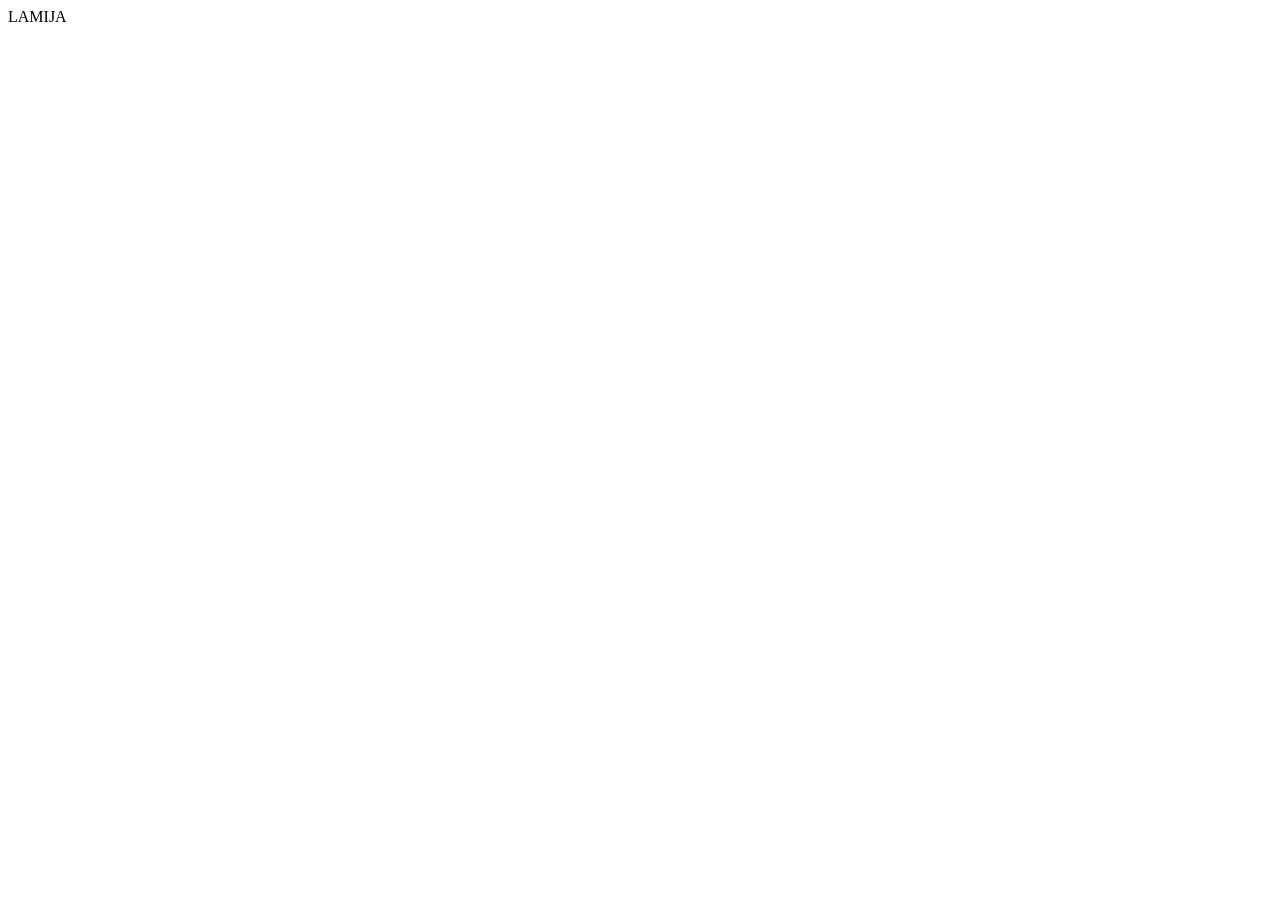
==== index.html @ 69b1bfa2 "Dodan head u index.html fajl" ====
<!DOCTYPE html PUBLIC "-//W3C//DTD XHTML 1.0 Strict//EN" "http://www.w3.org/TR/xhtml1/DTD/xhtml1-strict.dtd">
<html lang="en" xml:lang="en" xmlns="http://www.w3.org/1999/xhtml">

<head>
<title>Moja stranica</title>
<meta charset="UTF-8">
<link type="text/css" rel="stylesheet" href="http://fonts.googleapis.com/css?family=Lato:400,700,300&subset=latin,latin-ext">
<link href="style/style.css" type="text/css" rel="stylesheet"> <!-- koristit će opise elemenata našeg kreiranog css-a-->
</head>

<body>
<div id="main"> <!--pogledati detaljno sliku sa prezentacije-->
    LAMIJA
</div>

</body>
</html>
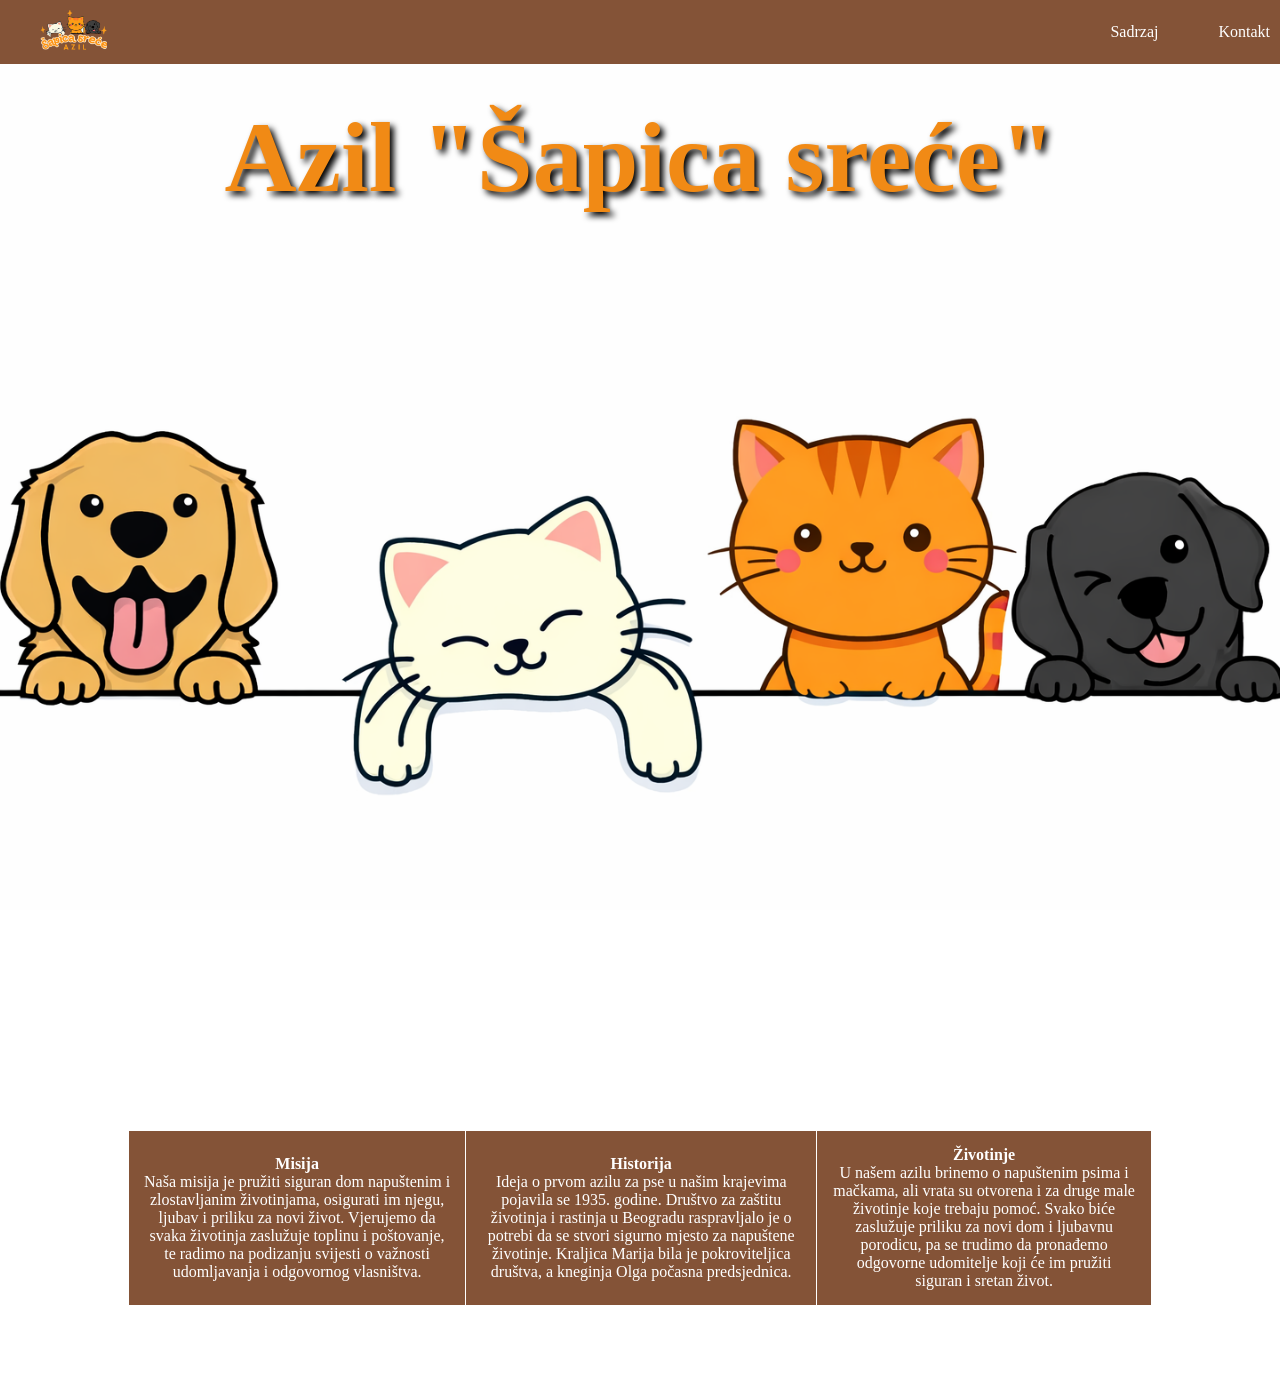
==== commit 6dd50ec8: "Zapoceto pravljenje pocetne stranice intex.html, zavrseno zaglavlje sa funkcionalnim putanjama na os" ====
--- a/index.html
+++ b/index.html
@@ -1,17 +1,53 @@
-<!DOCTYPE html PUBLIC "-//W3C//DTD XHTML 1.0 Strict//EN" "http://www.w3.org/TR/xhtml1/DTD/xhtml1-strict.dtd">
-<html lang="en" xml:lang="en" xmlns="http://www.w3.org/1999/xhtml">
+<!DOCTYPE html>
+<html>
+<head>
+    <meta charset="UTF-8">
+    <title>Azil "Šapica sreće" - Tuzla</title>
+    <link rel="stylesheet" href="style.css">
+</head>
+<body>
+    <!-- Navigacija -->
+    <nav class="menu-container">
+        <a href="index.html" class="logo">
+            <img src="slike/logo3.png" alt="Logo stranice">
+        </a>
+        <ul>
+            <li><a href="sadrzaj.html">Sadrzaj</a></li>
+            <li><a href="kontakt.html">Kontakt</a></li>
+        </ul>
+    </nav>
 
-<head>
-<title>Moja stranica</title>
-<meta charset="UTF-8">
-<link type="text/css" rel="stylesheet" href="http://fonts.googleapis.com/css?family=Lato:400,700,300&subset=latin,latin-ext">
-<link href="style/style.css" type="text/css" rel="stylesheet"> <!-- koristit će opise elemenata našeg kreiranog css-a-->
-</head>
+    <!-- Tekst na vrhu -->
+    <div class="hero">
+        <h1>Azil "Šapica sreće"</h1>
+    </div>
 
-<body>
-<div id="main"> <!--pogledati detaljno sliku sa prezentacije-->
-    LAMIJA
-</div>
-
+    <div class="content">
+        <table border="1">
+            <tr>
+                <td>
+                    <strong>Misija</strong><br>
+                    Naša misija je pružiti siguran dom napuštenim i zlostavljanim životinjama,
+                    osigurati im njegu, ljubav i priliku za novi život. Vjerujemo da svaka
+                    životinja zaslužuje toplinu i poštovanje, te radimo na podizanju svijesti
+                    o važnosti udomljavanja i odgovornog vlasništva.
+                </td>
+                <td>
+                    <strong>Historija</strong><br>
+                    Ideja o prvom azilu za pse u našim krajevima pojavila se 1935. godine.
+                    Društvo za zaštitu životinja i rastinja u Beogradu raspravljalo je o
+                    potrebi da se stvori sigurno mjesto za napuštene životinje. Kraljica Marija
+                    bila je pokroviteljica društva, a kneginja Olga počasna predsjednica.
+                </td>
+                <td>
+                    <strong>Životinje</strong><br>
+                    U našem azilu brinemo o napuštenim psima i mačkama, ali vrata su otvorena
+                    i za druge male životinje koje trebaju pomoć. Svako biće zaslužuje priliku
+                    za novi dom i ljubavnu porodicu, pa se trudimo da pronađemo odgovorne
+                    udomitelje koji će im pružiti siguran i sretan život.
+                </td>
+            </tr>
+        </table>
+    </div>
 </body>
-</html>+</html>
--- a/style.css
+++ b/style.css
@@ -0,0 +1,100 @@
+        /* Kontejner za logo i meni */
+        .menu-container {
+            width: 80%;           
+            margin: 0 auto;       
+            display: flex;
+            align-items: center;
+            justify-content: space-between;
+            background-color: #845337; 
+            padding: 10px 20px;
+
+            position: fixed;   /* fiksira meni na vrh */
+            top: 0;            /* pozicija na samom vrhu */
+            left: 0;
+            right: 0;
+            width: 100%;       /* zauzima cijelu širinu ekrana */
+            z-index: 1000;     /* da bude iznad ostalog sadržaja */
+        }
+
+        .logo img {
+            width: 50pt;          
+            padding: 0px 20px;
+        }
+
+        /* Stil za navigaciju */
+        nav ul {
+            list-style-type: none; 
+            margin: 0;
+            padding: 0;
+            display: flex; 
+        }
+
+        nav ul li {
+            margin: 0;
+        }
+
+        nav ul li a {
+            display: inline-block;
+            color: rgb(255, 255, 255); 
+            text-decoration: none; 
+            padding: 0px 30px; /* razmak oko teksta */
+        }
+
+        nav ul li a:hover {
+            background-color: #ffffff; 
+            color: #845337; 
+        }
+
+        /* Pozadinska slika */
+        body {
+            background-image: url("slike/pozadina2.png");
+            background-size: cover;
+            background-position: center;
+            background-repeat: no-repeat;
+            height: 90vh;
+            margin: 0;
+        }
+
+        /* Tekst na vrhu */
+        h1 {
+            color: rgb(241, 138, 21);
+            text-align: center;
+            font-size: 100px;
+            text-shadow: 4px 4px 6px rgb(0, 0, 0);
+            margin-top: 70px; 
+        }
+
+        .hero {
+            height: 100vh;        
+            width: 100%;          
+            margin-top: 100px; /* razmak ispod fiksiranog menija */
+        }
+
+        .content {
+            background-color: rgba(255,255,255,0.9);
+            padding: 80px;
+            width: 80%;          
+            margin: 0 auto;      
+            margin-top: 50px;    
+        }
+
+        table {
+            width: 100%;
+            border-collapse: collapse;
+        }
+
+        th, td {
+            border: 1px solid #fefefe;
+            padding: 15px;
+            text-align: center;
+        }
+
+        th {
+            background-color: #845337;
+            color: white;
+        }
+
+        td {
+            background-color: #845337;
+            color: white;
+        }
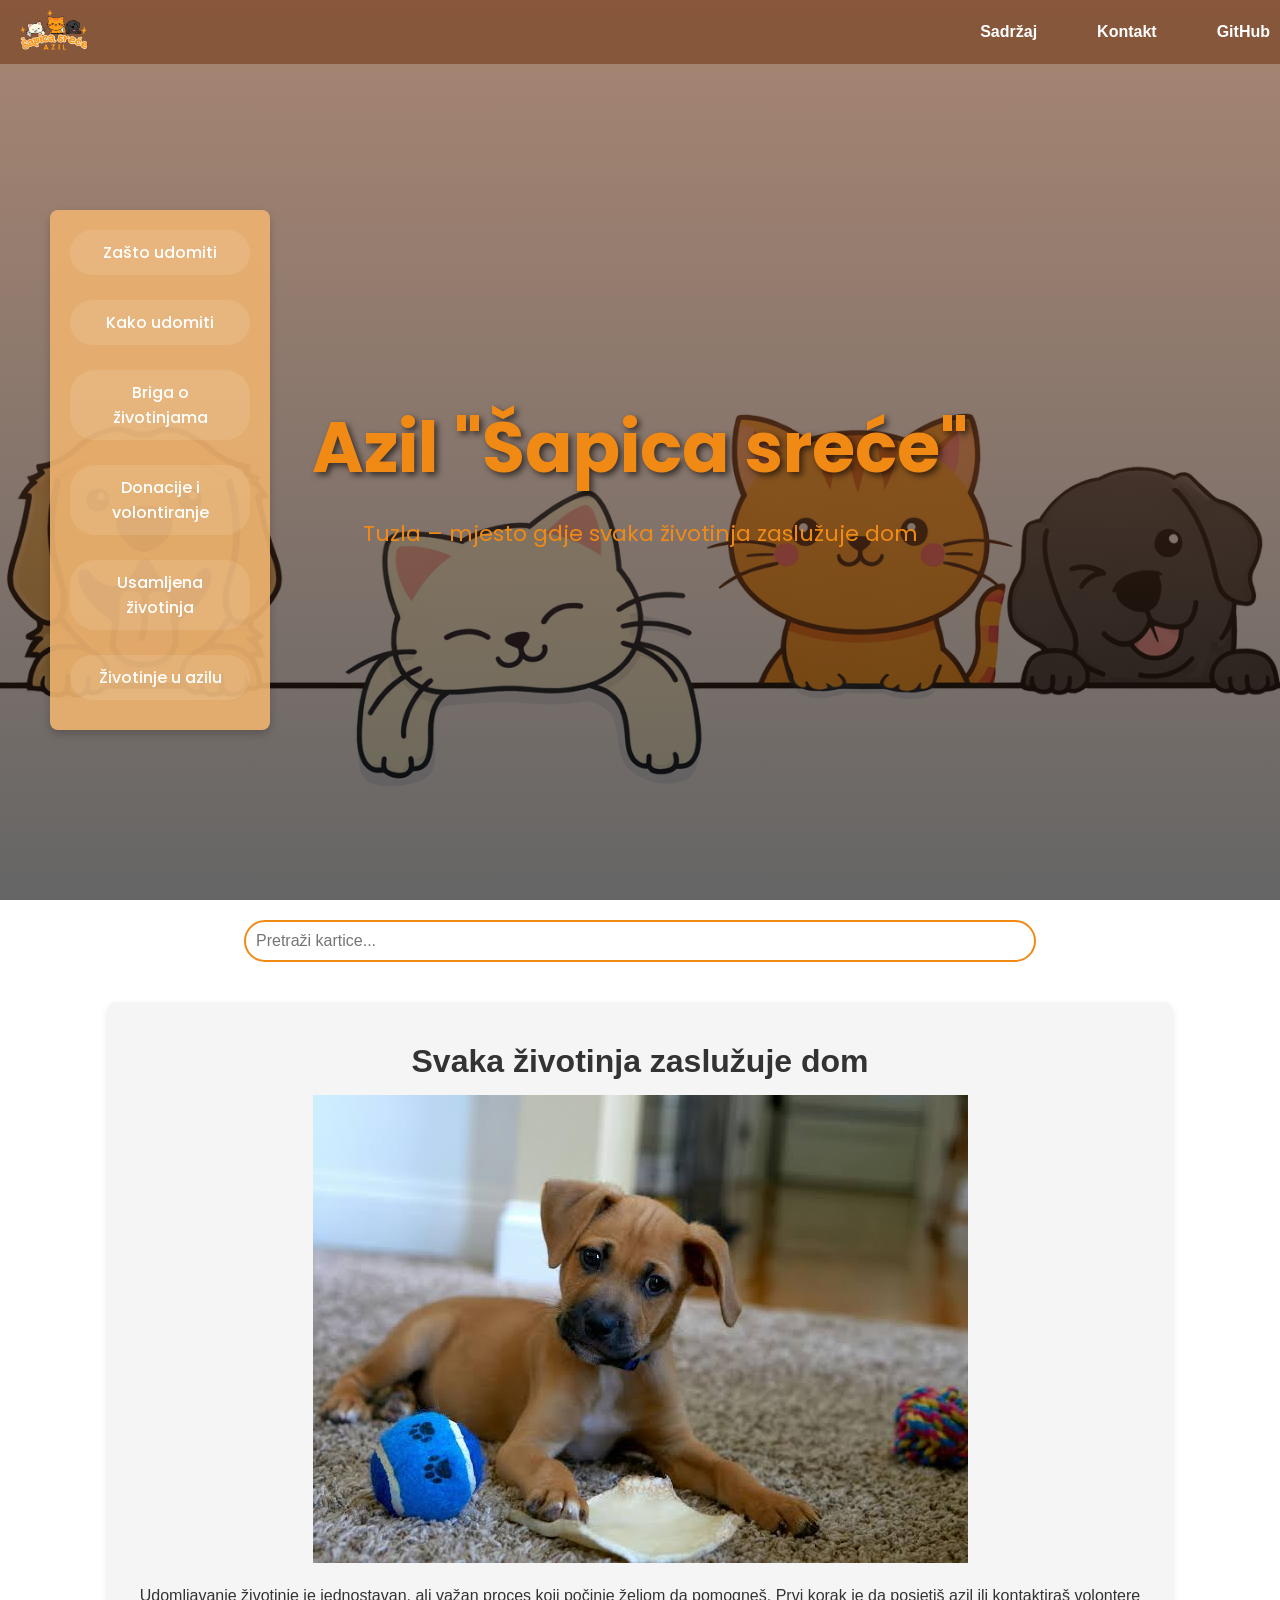
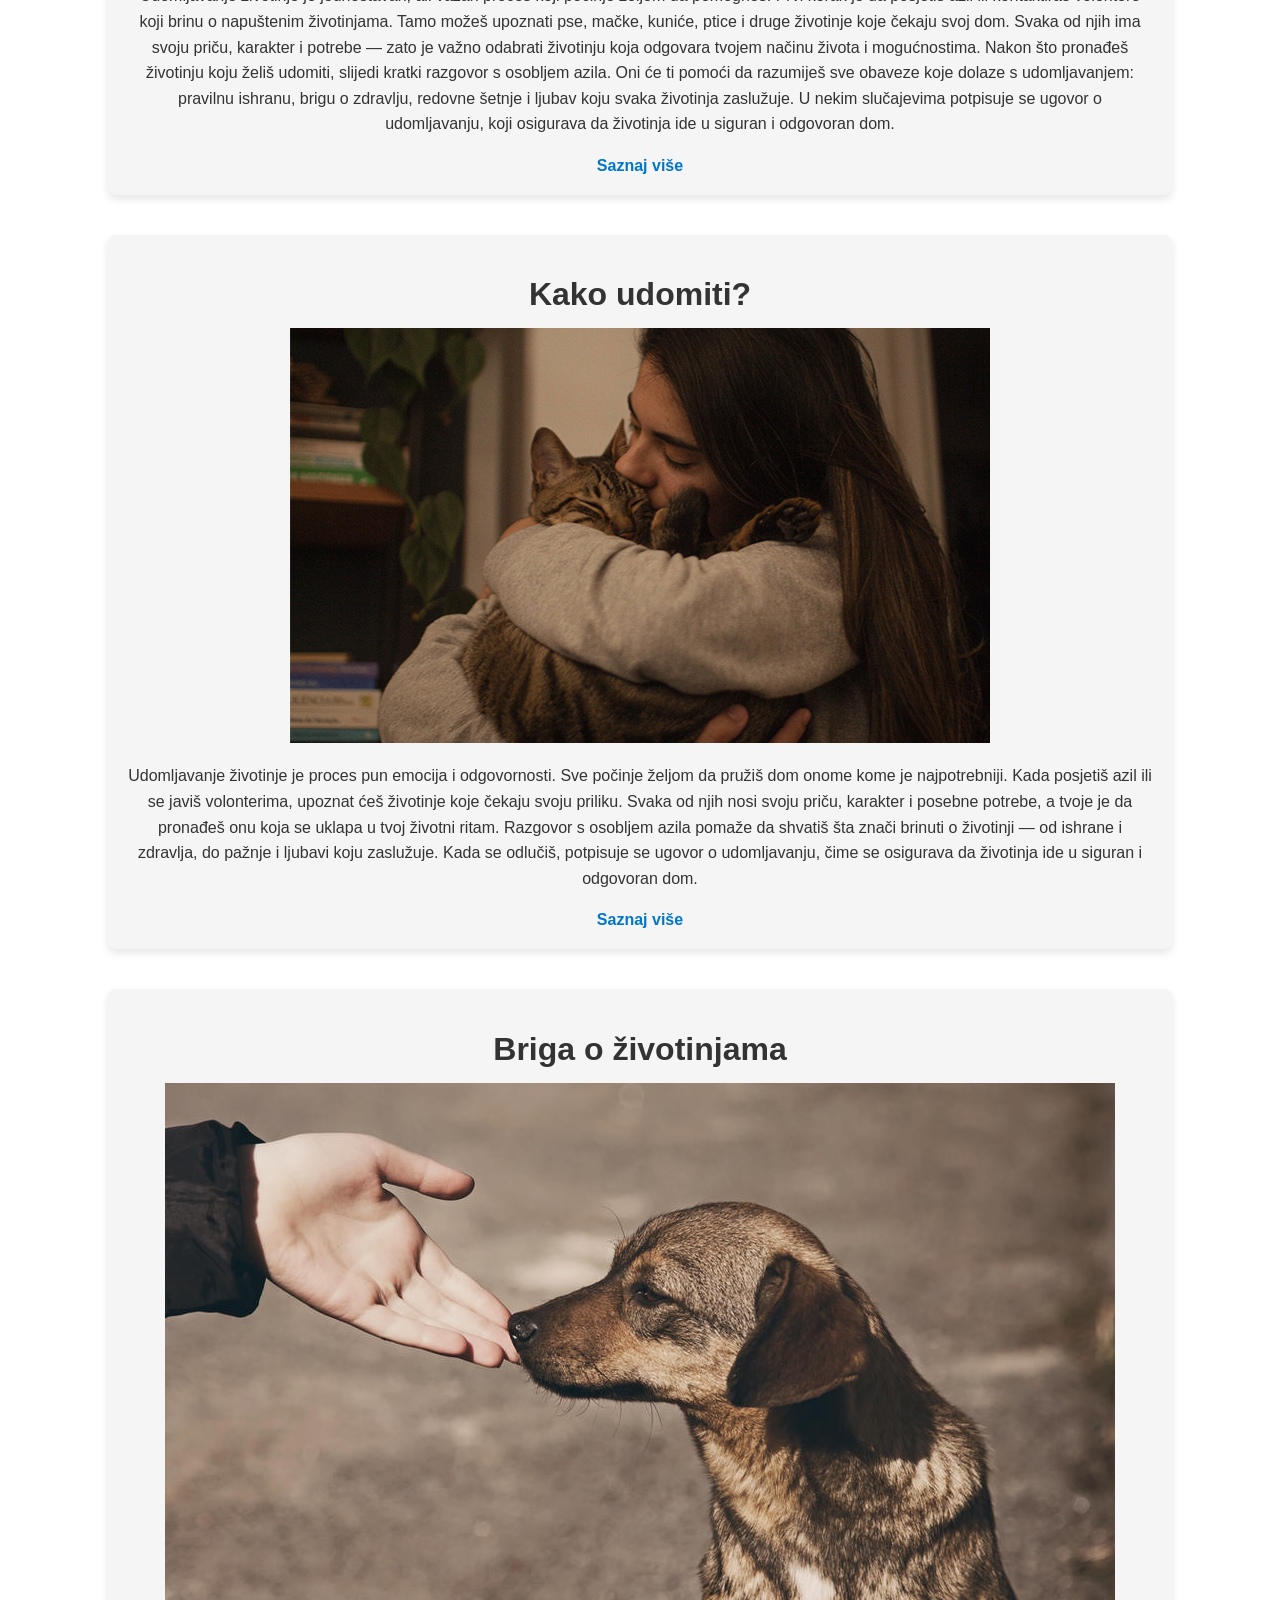
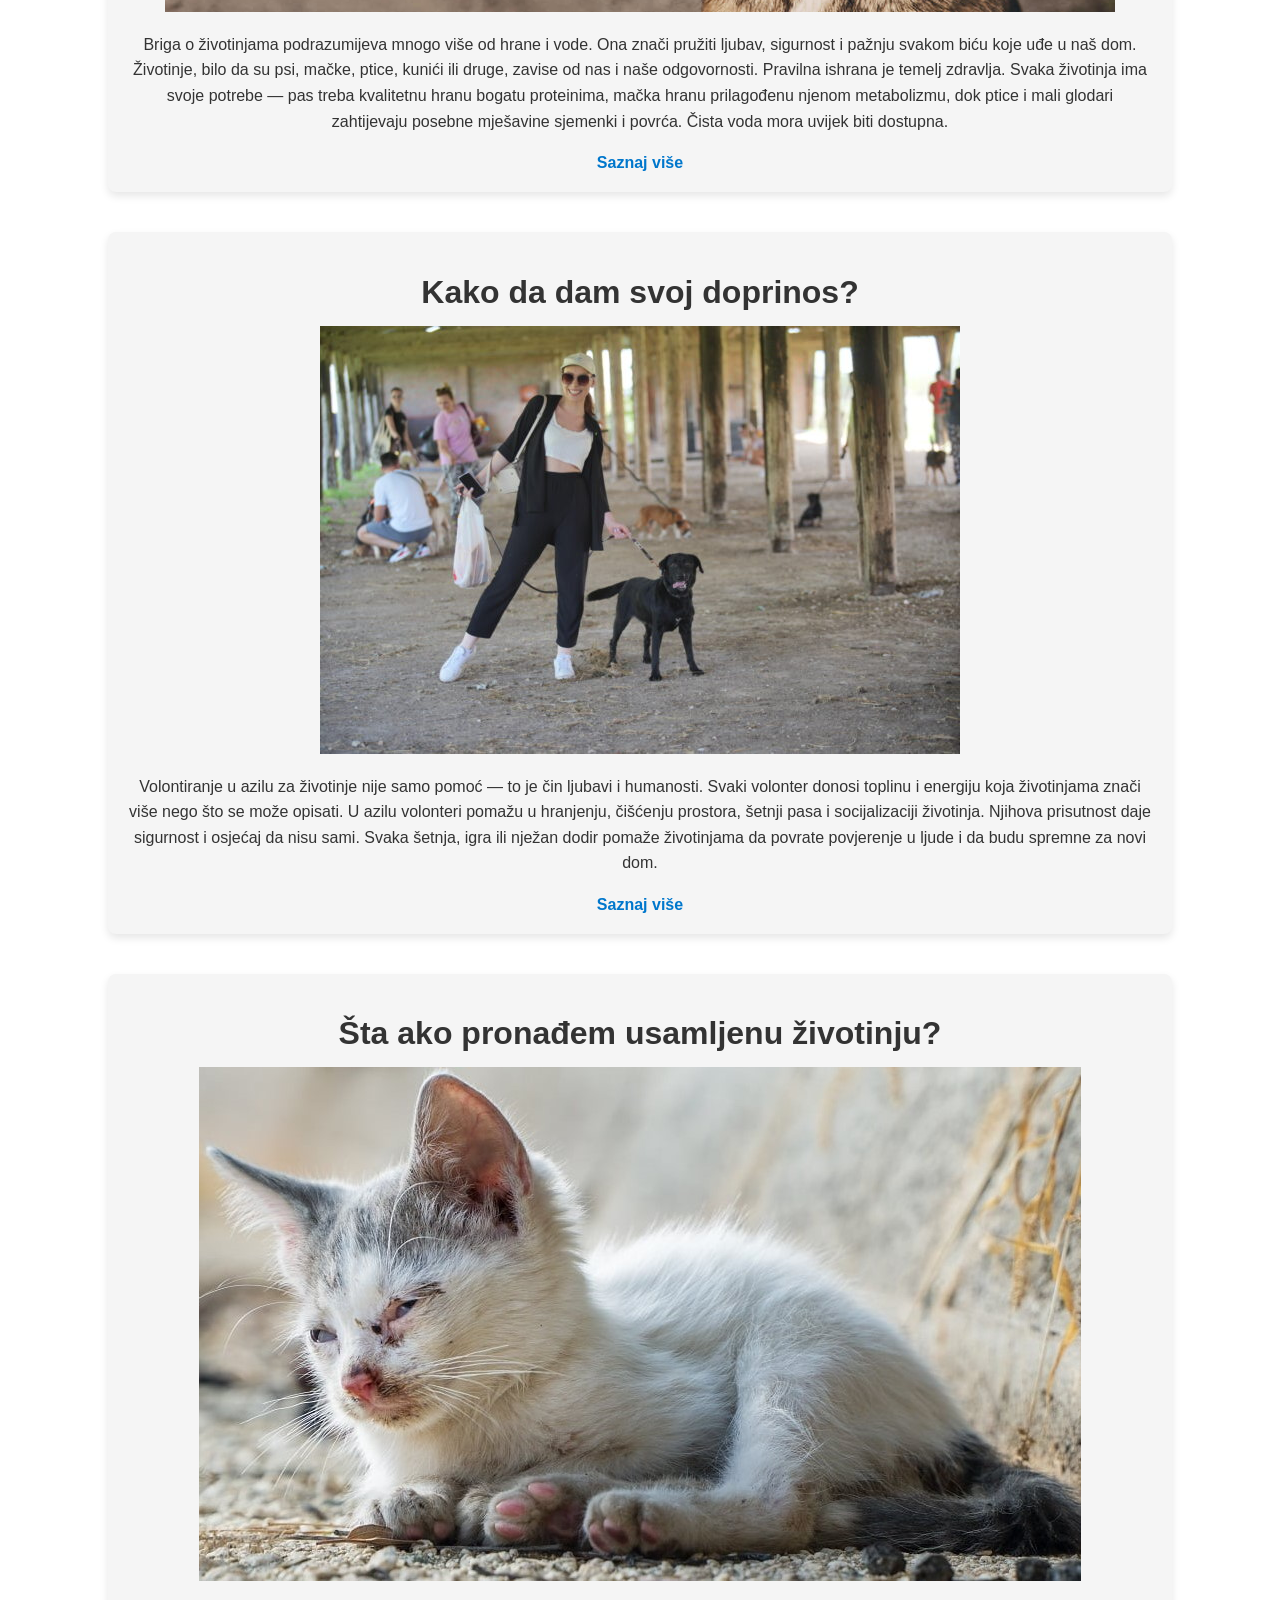
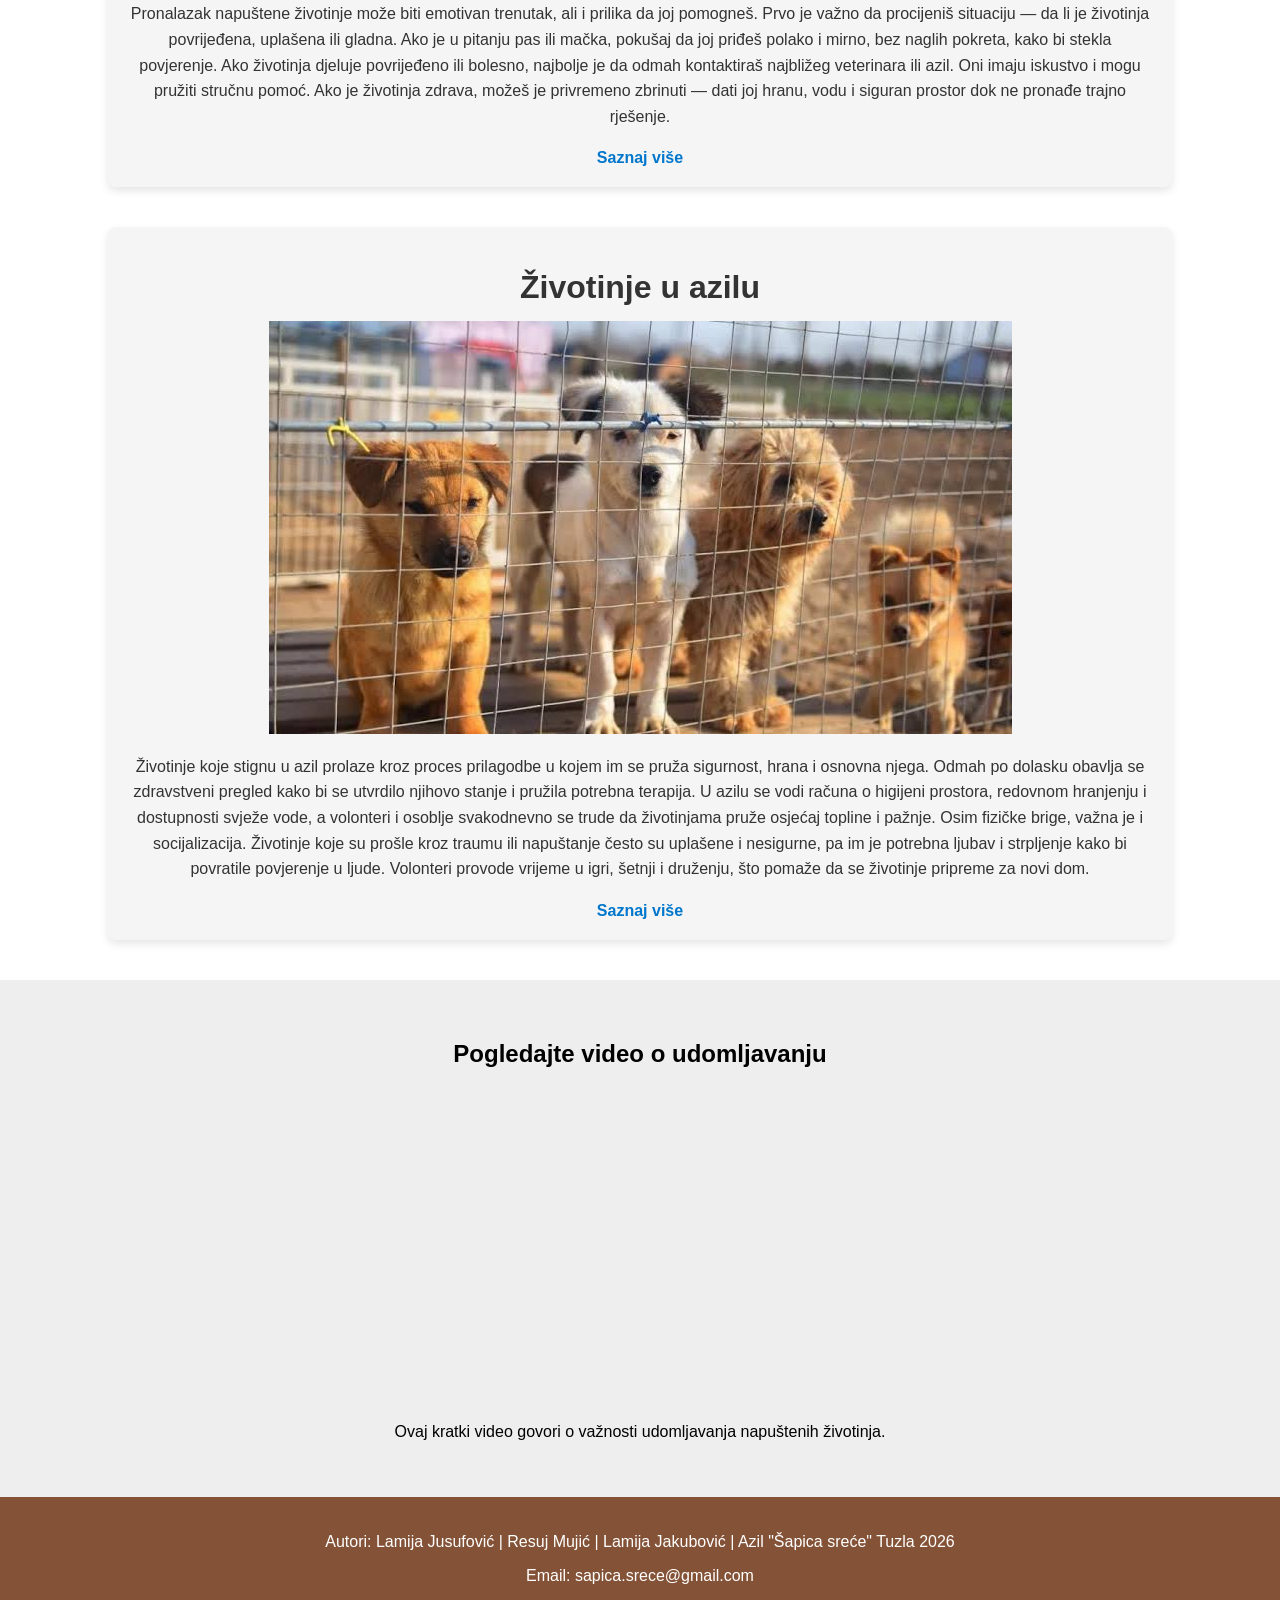
==== commit 27094297: "Dodala sam kartice na početnu stranicu, dodala pomoćni meni, pretraživač i youtube video kao i podno" ====
--- a/index.html
+++ b/index.html
@@ -1,53 +1,158 @@
 <!DOCTYPE html>
-<html>
+<html lang="bs">
 <head>
-    <meta charset="UTF-8">
-    <title>Azil "Šapica sreće" - Tuzla</title>
-    <link rel="stylesheet" href="style.css">
+  <link href="https://fonts.googleapis.com/css2?family=Great+Vibes&family=Poppins:wght@400;500&display=swap" rel="stylesheet">
+  <meta charset="UTF-8">
+  <title>Azil "Šapica sreće" - Tuzla</title>
+  <link rel="stylesheet" href="style.css">
 </head>
 <body>
-    <!-- Navigacija -->
-    <nav class="menu-container">
-        <a href="index.html" class="logo">
-            <img src="slike/logo3.png" alt="Logo stranice">
-        </a>
-        <ul>
-            <li><a href="sadrzaj.html">Sadrzaj</a></li>
-            <li><a href="kontakt.html">Kontakt</a></li>
-        </ul>
-    </nav>
+  <!-- Glavni meni -->
+  <nav class="menu-container">
+    <a href="index.html" class="logo">
+      <img src="slike/logo3.png" alt="Logo stranice">
+    </a>
+    <ul>
+      <li><a href="sadrzaj.html">Sadržaj</a></li>
+      <li><a href="kontakt.html">Kontakt</a></li>
+      <li><a href="https://github.com/lamijajusufovic/Grupa42-TPTP-2026" target="_blank">GitHub</a></li>
+    </ul>
+  </nav>
 
-    <!-- Tekst na vrhu -->
-    <div class="hero">
-        <h1>Azil "Šapica sreće"</h1>
+<div class="hero">
+  <div class="hero-content">
+    <!-- Pomoćni meni -->
+    <div class="secondary-nav">
+      <ul>
+        <li><a href="#Udomljavanje">Zašto udomiti</a></li>
+        <li><a href="#Kako">Kako udomiti</a></li>
+        <li><a href="#Briga">Briga o životinjama</a></li>
+        <li><a href="#Doprinos">Donacije i volontiranje</a></li>
+        <li><a href="#Usamljena">Usamljena životinja</a></li>
+        <li><a href="#Azil">Životinje u azilu</a></li>
+      </ul>
     </div>
 
-    <div class="content">
-        <table border="1">
-            <tr>
-                <td>
-                    <strong>Misija</strong><br>
-                    Naša misija je pružiti siguran dom napuštenim i zlostavljanim životinjama,
-                    osigurati im njegu, ljubav i priliku za novi život. Vjerujemo da svaka
-                    životinja zaslužuje toplinu i poštovanje, te radimo na podizanju svijesti
-                    o važnosti udomljavanja i odgovornog vlasništva.
-                </td>
-                <td>
-                    <strong>Historija</strong><br>
-                    Ideja o prvom azilu za pse u našim krajevima pojavila se 1935. godine.
-                    Društvo za zaštitu životinja i rastinja u Beogradu raspravljalo je o
-                    potrebi da se stvori sigurno mjesto za napuštene životinje. Kraljica Marija
-                    bila je pokroviteljica društva, a kneginja Olga počasna predsjednica.
-                </td>
-                <td>
-                    <strong>Životinje</strong><br>
-                    U našem azilu brinemo o napuštenim psima i mačkama, ali vrata su otvorena
-                    i za druge male životinje koje trebaju pomoć. Svako biće zaslužuje priliku
-                    za novi dom i ljubavnu porodicu, pa se trudimo da pronađemo odgovorne
-                    udomitelje koji će im pružiti siguran i sretan život.
-                </td>
-            </tr>
-        </table>
+    <!-- Glavni naslov -->
+    <div class="hero-text">
+      <h1>Azil "Šapica sreće" </h1>
+      <p>Tuzla – mjesto gdje svaka životinja zaslužuje dom</p>
     </div>
+  </div>
+</div>
+
+
+
+  <!-- Kartice -->
+   <div class="search-box">
+  <input type="text" id="searchInput" placeholder="Pretraži kartice..." onkeyup="searchCards()">
+</div>
+
+   
+  <div class="card" id="Udomljavanje">
+    <h1>Svaka životinja zaslužuje dom</h1>
+    <img src="slike/slika1.1.jpg" alt="Slika 1">
+    <p>Udomljavanje životinje je jednostavan, ali važan proces koji počinje željom da pomogneš. Prvi korak je da posjetiš azil ili kontaktiraš volontere koji brinu o napuštenim životinjama. Tamo možeš upoznati pse, mačke, kuniće, ptice i druge životinje koje čekaju svoj dom. Svaka od njih ima svoju priču, karakter i potrebe — zato je važno odabrati životinju koja odgovara tvojem načinu života i mogućnostima.
+
+Nakon što pronađeš životinju koju želiš udomiti, slijedi kratki razgovor s osobljem azila. Oni će ti pomoći da razumiješ sve obaveze koje dolaze s udomljavanjem: pravilnu ishranu, brigu o zdravlju, redovne šetnje i ljubav koju svaka životinja zaslužuje. U nekim slučajevima potpisuje se ugovor o udomljavanju, koji osigurava da životinja ide u siguran i odgovoran dom.</p>
+    <a href="https://woofmat.com.hr/zasto-udomiti-kucnog-ljubimca/">Saznaj više</a>
+  </div>
+
+  <div class="card" id="Kako">
+    <h1>Kako udomiti?</h1>
+    <img src="slike/udomljavanje.jpg" alt="Slika 2">
+    <p>Udomljavanje životinje je proces pun emocija i odgovornosti. Sve počinje željom da pružiš dom onome kome je najpotrebniji. Kada posjetiš azil ili se javiš volonterima, upoznat ćeš životinje koje čekaju svoju priliku. Svaka od njih nosi svoju priču, karakter i posebne potrebe, a tvoje je da pronađeš onu koja se uklapa u tvoj životni ritam.
+
+Razgovor s osobljem azila pomaže da shvatiš šta znači brinuti o životinji — od ishrane i zdravlja, do pažnje i ljubavi koju zaslužuje. Kada se odlučiš, potpisuje se ugovor o udomljavanju, čime se osigurava da životinja ide u siguran i odgovoran dom.
+</p>
+    <a href="https://bs.bezzia.com/%C5%A1ta-treba-da-imate-na-umu-ako-%C4%87ete-udomiti-psa/">Saznaj više</a>
+  </div>
+
+  <div class="card" id="Briga">
+    <h1>Briga o životinjama</h1>
+    <img src="slike/briga.jpg" alt="Slika 3">
+    <p>Briga o životinjama podrazumijeva mnogo više od hrane i vode. Ona znači pružiti ljubav, sigurnost i pažnju svakom biću koje uđe u naš dom. Životinje, bilo da su psi, mačke, ptice, kunići ili druge, zavise od nas i naše odgovornosti.
+
+Pravilna ishrana je temelj zdravlja. Svaka životinja ima svoje potrebe — pas treba kvalitetnu hranu bogatu proteinima, mačka hranu prilagođenu njenom metabolizmu, dok ptice i mali glodari zahtijevaju posebne mješavine sjemenki i povrća. Čista voda mora uvijek biti dostupna.
+</p>
+    <a href="https://hr.postposmo.com/briga-o-%C5%BEivotinjama/">Saznaj više</a>
+  </div>
+
+  <div class="card" id="Doprinos">
+    <h1>Kako da dam svoj doprinos?</h1>
+    <img src="slike/volontiranje.jpg" alt="Slika 4">
+    <p>Volontiranje u azilu za životinje nije samo pomoć — to je čin ljubavi i humanosti. Svaki volonter donosi toplinu i energiju koja životinjama znači više nego što se može opisati.
+
+U azilu volonteri pomažu u hranjenju, čišćenju prostora, šetnji pasa i socijalizaciji životinja. Njihova prisutnost daje sigurnost i osjećaj da nisu sami. Svaka šetnja, igra ili nježan dodir pomaže životinjama da povrate povjerenje u ljude i da budu spremne za novi dom.
+</p> 
+    <a href="https://www.mreza-mira.net/vijesti/volonterski-angazman-i-internships/kako-volontiranjem-mozete-pomoci-psima-u-azilu/">Saznaj više</a>
+  </div>
+
+  <div class="card" id="Usamljena">
+    <h1>Šta ako pronađem usamljenu životinju?</h1>
+    <img src="slike/povrijedjena (1).jpg" alt="Slika 5">
+    <p>Pronalazak napuštene životinje može biti emotivan trenutak, ali i prilika da joj pomogneš. Prvo je važno da procijeniš situaciju — da li je životinja povrijeđena, uplašena ili gladna. Ako je u pitanju pas ili mačka, pokušaj da joj priđeš polako i mirno, bez naglih pokreta, kako bi stekla povjerenje.
+
+Ako životinja djeluje povrijeđeno ili bolesno, najbolje je da odmah kontaktiraš najbližeg veterinara ili azil. Oni imaju iskustvo i mogu pružiti stručnu pomoć. Ako je životinja zdrava, možeš je privremeno zbrinuti — dati joj hranu, vodu i siguran prostor dok ne pronađe trajno rješenje.
+</p>
+    <a href="https://www.prijatelji-zivotinja.hr/index.hr.php?id=2647">Saznaj više</a>
+  </div>
+
+  <div class="card" id="Azil">
+    <h1>Životinje u azilu</h1>
+    <img src="slike/slika4.jpeg" alt="Slika 6">
+    <p>Životinje koje stignu u azil prolaze kroz proces prilagodbe u kojem im se pruža sigurnost, hrana i osnovna njega. Odmah po dolasku obavlja se zdravstveni pregled kako bi se utvrdilo njihovo stanje i pružila potrebna terapija. U azilu se vodi računa o higijeni prostora, redovnom hranjenju i dostupnosti svježe vode, a volonteri i osoblje svakodnevno se trude da životinjama pruže osjećaj topline i pažnje.
+
+Osim fizičke brige, važna je i socijalizacija. Životinje koje su prošle kroz traumu ili napuštanje često su uplašene i nesigurne, pa im je potrebna ljubav i strpljenje kako bi povratile povjerenje u ljude. Volonteri provode vrijeme u igri, šetnji i druženju, što pomaže da se životinje pripreme za novi dom.
+</p>
+    <a href="https://www.animalhope.org.rs/kako-funkcionise-azil-za-napustene-zivotinje-svakodnevni-rad-iza-scene/">Saznaj više</a>
+  </div>
+
+  <!-- Embed YouTube video -->
+ <div class="video-section">
+  <h2>Pogledajte video o udomljavanju</h2>
+  <iframe width="560" height="315" 
+    src="https://www.youtube.com/embed/J0zComNo4_I"
+    title="YouTube video player" frameborder="0" 
+    allow="accelerometer; autoplay; clipboard-write; encrypted-media; gyroscope; picture-in-picture" 
+    allowfullscreen>
+  </iframe>
+  <p>Ovaj kratki video govori o važnosti udomljavanja napuštenih životinja.</p>
+</div>
+
+
+  <!-- Podaci o autoru -->
+  <footer>
+    <p>Autori: Lamija Jusufović   |  Resuj Mujić  |  Lamija Jakubović  |    Azil "Šapica sreće" Tuzla 2026</p>
+    <p>Email: sapica.srece@gmail.com
+    </p>
+  </footer>
+  <a href="#" onclick="window.scrollTo({top: 0, behavior: 'smooth'});" 
+   class="back-to-top"></a>
+<script>
+  const backToTop = document.querySelector('.back-to-top');
+
+  window.addEventListener('scroll', () => {
+    if (window.scrollY > 100) { 
+      backToTop.style.display = 'block'; // pojavi se kad skroluješ
+    } else {
+      backToTop.style.display = 'none';  // nestane kad si na vrhu
+    }
+  });
+</script>
+<script>
+  const toggleButton = document.getElementByld('dark-mode-toggle');
+
+toggleButton.addEventListener('click',() => {
+  document.body.classList.contains('dark')){
+    toggleButton.innerHTML = "Svijetli mod";
+  }
+  else{
+    toggleButton.innerHTML = "Tamni mod";
+  }
+</script>
+
 </body>
 </html>
+
+
--- a/style.css
+++ b/style.css
@@ -1,100 +1,244 @@
-        /* Kontejner za logo i meni */
-        .menu-container {
-            width: 80%;           
-            margin: 0 auto;       
-            display: flex;
-            align-items: center;
-            justify-content: space-between;
-            background-color: #845337; 
-            padding: 10px 20px;
-
-            position: fixed;   /* fiksira meni na vrh */
-            top: 0;            /* pozicija na samom vrhu */
-            left: 0;
-            right: 0;
-            width: 100%;       /* zauzima cijelu širinu ekrana */
-            z-index: 1000;     /* da bude iznad ostalog sadržaja */
-        }
-
-        .logo img {
-            width: 50pt;          
-            padding: 0px 20px;
-        }
-
-        /* Stil za navigaciju */
-        nav ul {
-            list-style-type: none; 
-            margin: 0;
-            padding: 0;
-            display: flex; 
-        }
-
-        nav ul li {
-            margin: 0;
-        }
-
-        nav ul li a {
-            display: inline-block;
-            color: rgb(255, 255, 255); 
-            text-decoration: none; 
-            padding: 0px 30px; /* razmak oko teksta */
-        }
-
-        nav ul li a:hover {
-            background-color: #ffffff; 
-            color: #845337; 
-        }
-
-        /* Pozadinska slika */
-        body {
-            background-image: url("slike/pozadina2.png");
-            background-size: cover;
-            background-position: center;
-            background-repeat: no-repeat;
-            height: 90vh;
-            margin: 0;
-        }
-
-        /* Tekst na vrhu */
-        h1 {
-            color: rgb(241, 138, 21);
-            text-align: center;
-            font-size: 100px;
-            text-shadow: 4px 4px 6px rgb(0, 0, 0);
-            margin-top: 70px; 
-        }
-
-        .hero {
-            height: 100vh;        
-            width: 100%;          
-            margin-top: 100px; /* razmak ispod fiksiranog menija */
-        }
-
-        .content {
-            background-color: rgba(255,255,255,0.9);
-            padding: 80px;
-            width: 80%;          
-            margin: 0 auto;      
-            margin-top: 50px;    
-        }
-
-        table {
-            width: 100%;
-            border-collapse: collapse;
-        }
-
-        th, td {
-            border: 1px solid #fefefe;
-            padding: 15px;
-            text-align: center;
-        }
-
-        th {
-            background-color: #845337;
-            color: white;
-        }
-
-        td {
-            background-color: #845337;
-            color: white;
-        }+/* Reset */
+body, html {
+  margin: 0;
+  padding: 0;
+  font-family: Arial, sans-serif;
+}
+
+/* Hero sekcija */
+.hero {
+  background: linear-gradient(rgba(132, 83, 55, 0.7), rgba(0,0,0,0.6)), 
+              url("slike/pozadina2.png") center/cover no-repeat;
+  height: 100vh;
+  display: flex;
+  align-items: center;
+  justify-content: center;
+  color: #fff;
+  text-align: center;
+  font-family: 'Poppins', sans-serif;
+}
+
+
+/* Vertikalni pomoćni meni */
+
+.secondary-nav {
+  position: absolute;       
+  top: 50%;                 /* Centrirano po visini */
+  left: 30px;               /* Malo odmaknuto od lijeve ivice */
+  transform: translateY(-50%);
+}
+
+.secondary-nav ul {
+  list-style: none;
+  display: flex;
+  flex-direction: column;   /* Vertikalni raspored */
+  gap: 15px;
+  padding: 0;
+  margin: 0;
+}
+
+.secondary-nav ul li a {
+  text-decoration: none;
+  color: #fff;
+  font-weight: 500;
+  padding: 10px 18px;
+  border-radius: 25px;
+  transition: all 0.3s ease;
+  background: rgba(255,255,255,0.1);
+}
+
+.secondary-nav ul li a:hover {
+  background: #f18a15;
+  color: #fff;
+  transform: scale(1.05);
+}
+
+
+/* Glavni naslov */
+.hero-text h1 {
+  font-size: 70px;
+  color: #f18a15;
+  margin-bottom: 15px;
+  text-shadow: 3px 3px 6px rgba(0,0,0,0.6);
+}
+
+.hero-text p {
+  font-size: 22px;
+  color: #f18a15;
+  max-width: 600px;
+  margin: 0 auto;
+  line-height: 1.6;
+}
+
+/* Glavni meni */
+.menu-container {
+  display: flex;
+  align-items: center;
+  justify-content: space-between;
+  background-color: rgba(132, 83, 55, 0.9); /* poluprozirna boja da se uklopi uz sliku */
+  padding: 10px 20px;
+  position: fixed;
+  top: 0;
+  left: 0;
+  right: 0;
+  width: 100%;
+  z-index: 1000;
+}
+
+.logo img {
+  width: 50pt;
+}
+
+nav ul {
+  list-style-type: none;
+  display: flex;
+  margin: 0;
+  padding: 0;
+}
+
+nav ul li a {
+  color: #fff;
+  text-decoration: none;
+  padding: 0 30px;
+  font-weight: bold;
+}
+
+nav ul li a:hover {
+  background-color: #fff;
+  color: #5d3017;
+  border-radius: 4px;
+}
+
+/* Pomoćni meni */
+.search-box {
+  text-align: center;
+  margin: 20px 0;
+}
+
+#searchInput {
+  width: 60%;
+  padding: 10px;
+  border: 2px solid #f18a15;
+  border-radius: 25px;
+  font-size: 16px;
+}
+
+.secondary-nav {
+  background-color: rgba(238, 179, 111, 0.9);
+  padding: 20px;
+  margin: 20px;
+  width: 180px;
+  border-radius: 8px;
+  box-shadow: 0 4px 8px rgba(0,0,0,0.2);
+}
+
+.secondary-nav ul {
+  list-style-type: none;
+  padding: 0;
+  margin: 0;
+}
+
+.secondary-nav li {
+  margin-bottom: 10px;
+}
+
+.secondary-nav a {
+  text-decoration: none;
+  color: #633f29;
+  font-weight: bold;
+  display: block;
+  padding: 8px;
+  border-radius: 4px;
+  transition: background-color 0.3s;
+}
+
+.secondary-nav a:hover {
+  background-color: #633f29;
+  color: #fff;
+}
+
+/* Kartice */
+
+.card {
+  width: 80%;
+  margin: 40px auto;
+  padding: 20px;
+  background-color: #f5f5f5;
+  color: #333;
+  text-align: center;
+  border-radius: 8px;
+  box-shadow: 0 4px 8px rgba(0,0,0,0.1);
+}
+
+.card img {
+  max-width: 100%;
+  height: auto;
+  display: block;
+  margin: 0 auto 20px;
+}
+
+.card h1 {
+  margin-bottom: 15px;
+}
+
+.card p {
+  margin-bottom: 20px;
+  line-height: 1.6;
+}
+
+.card a {
+  text-decoration: none;
+  color: #0077cc;
+  font-weight: bold;
+}
+
+.card a:hover {
+  color: #005599;
+}
+
+/* Video sekcija */
+.video-section {
+  text-align: center;
+  padding: 40px;
+  background-color: #eee;
+}
+
+.video-section h2 {
+  margin-bottom: 20px;
+}
+
+/* Footer */
+footer {
+  text-align: center;
+  padding: 20px;
+  background-color: #845337;
+  color: #fff;
+}
+.back-to-top-container {
+  text-align: center; 
+  margin-top: 40px;
+}
+/* copilot mi je pomogao oko ubacivanja slike */
+.back-to-top {
+  display: none; 
+  width: 80px;
+  height: 80px;
+  background-image: url("slike/sapica.png");
+  background-size: cover;
+  position: fixed;
+  bottom: 20px;
+  left: 50%;
+  transform: translateX(-50%);
+  cursor: pointer;
+}
+
+
+.back-to-top:hover {
+  transform: translateX(-50%) scale(1.1); 
+  color: #ffffff; 
+}
+
+
+
+
+
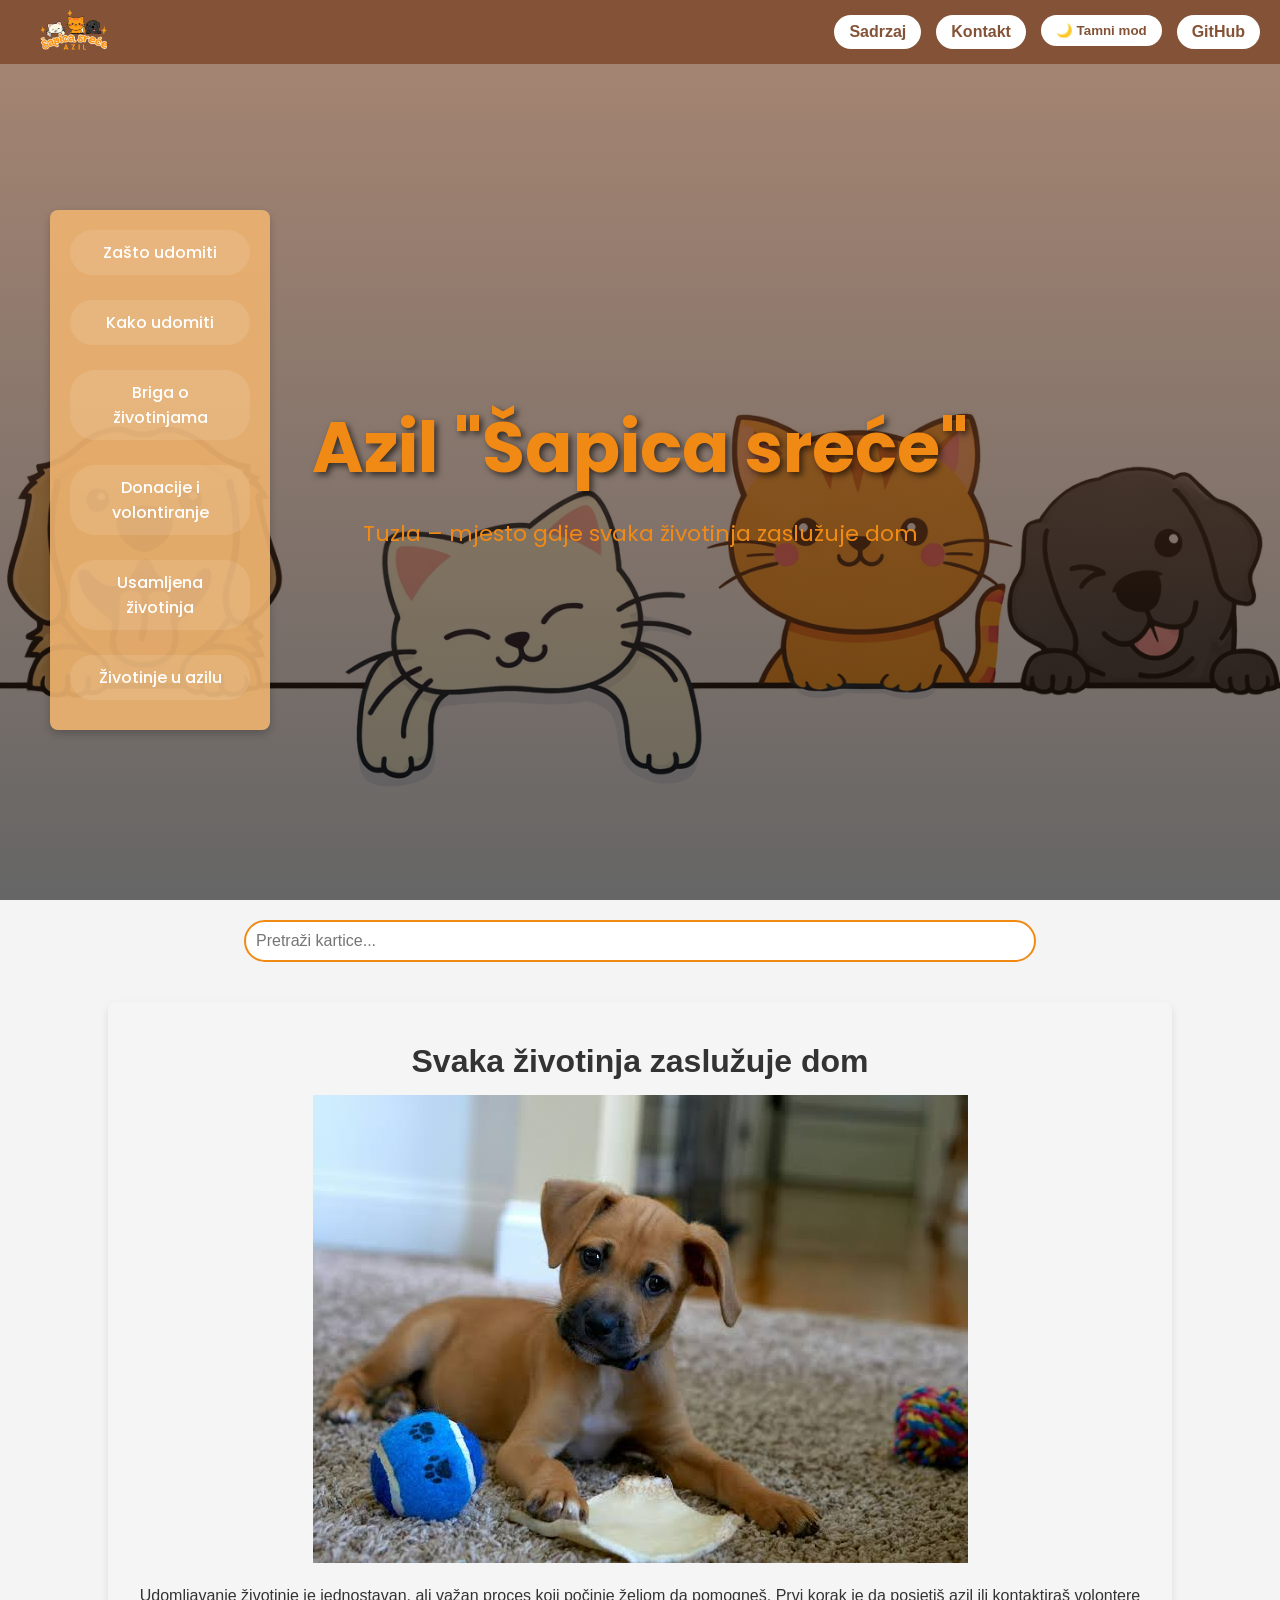
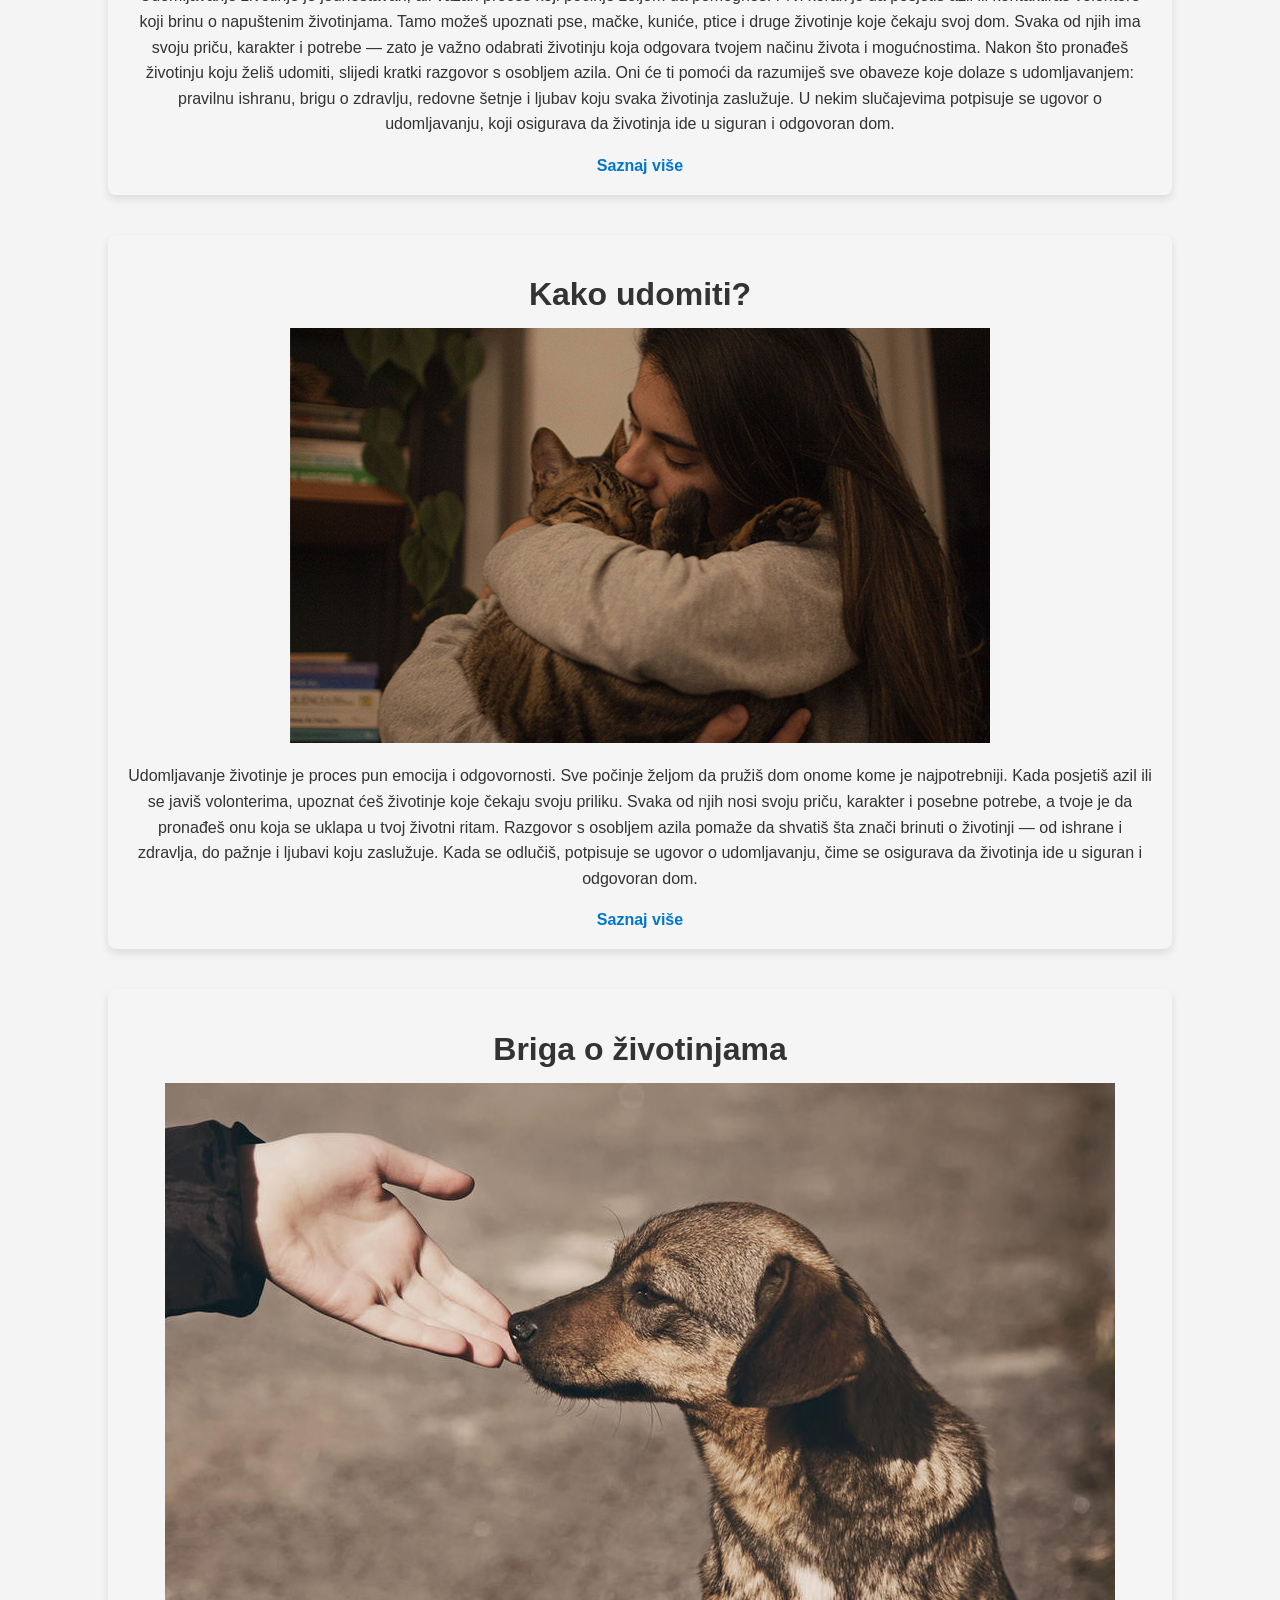
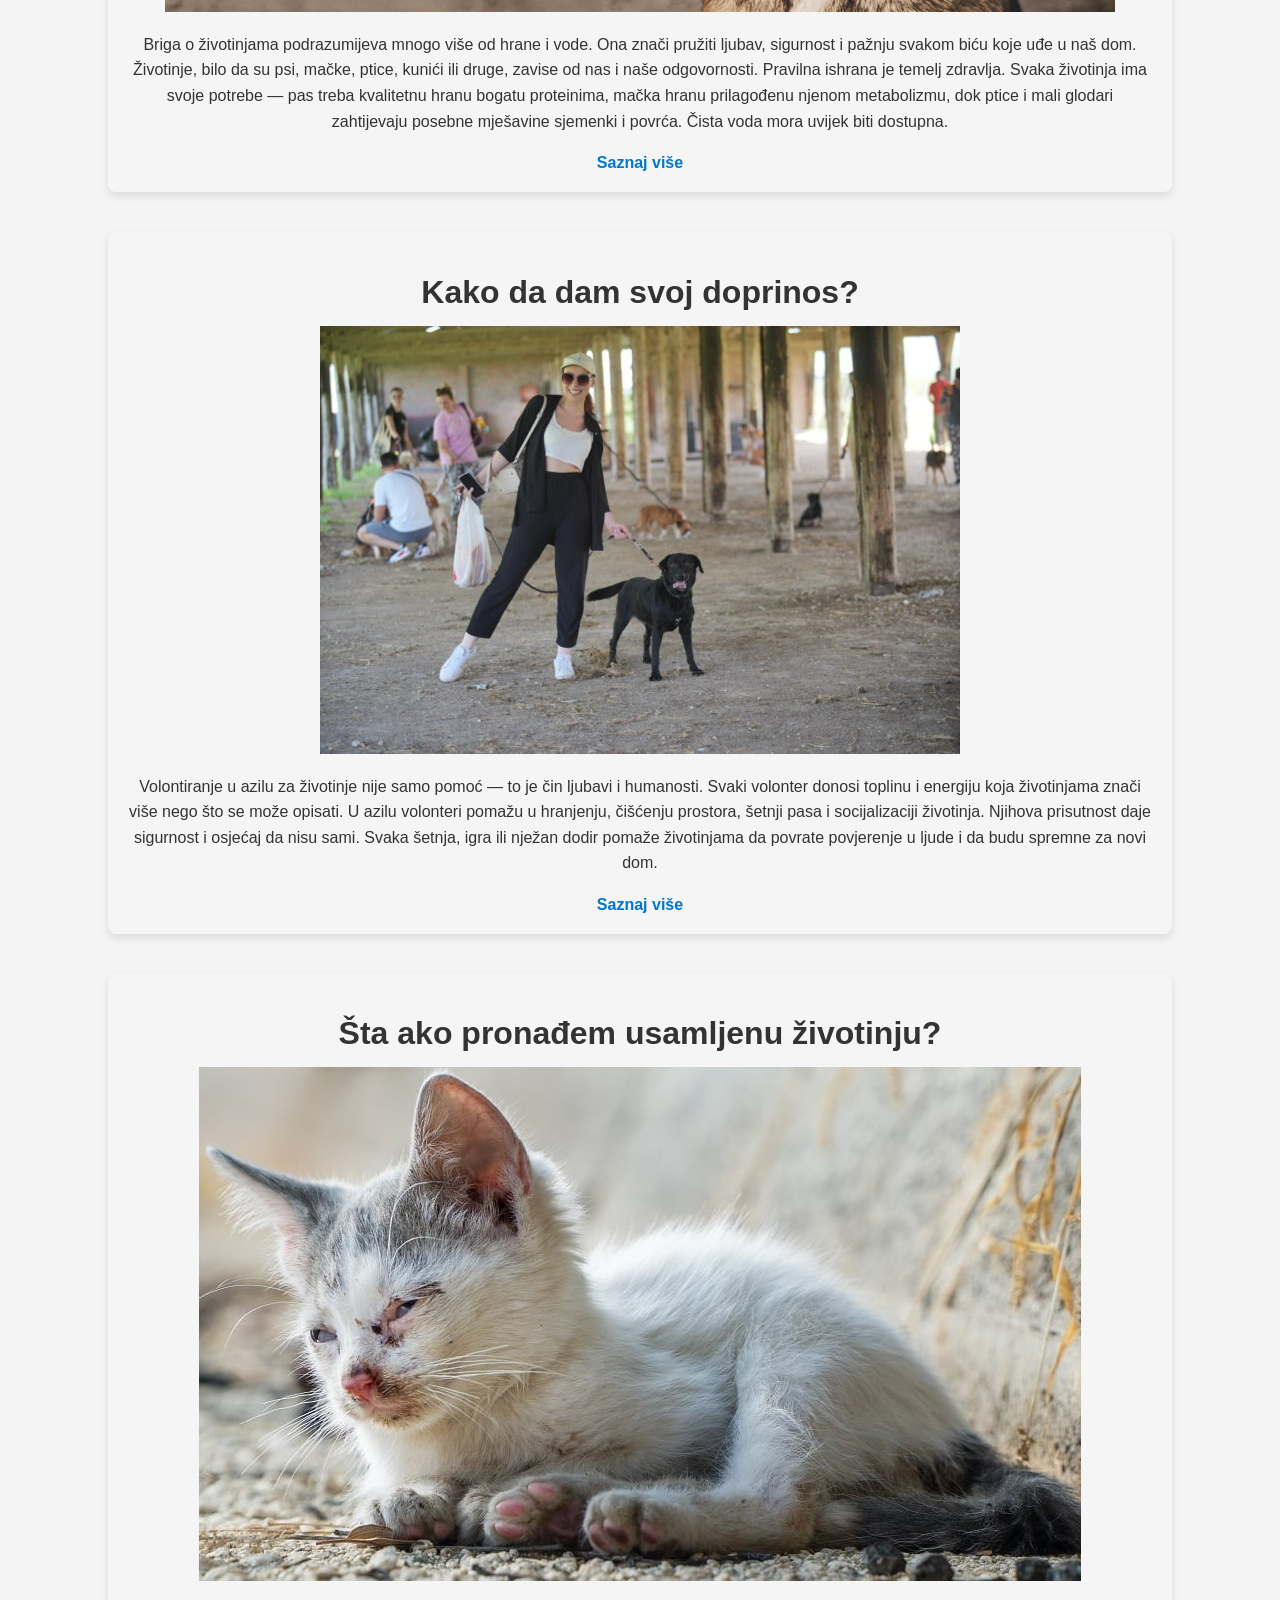
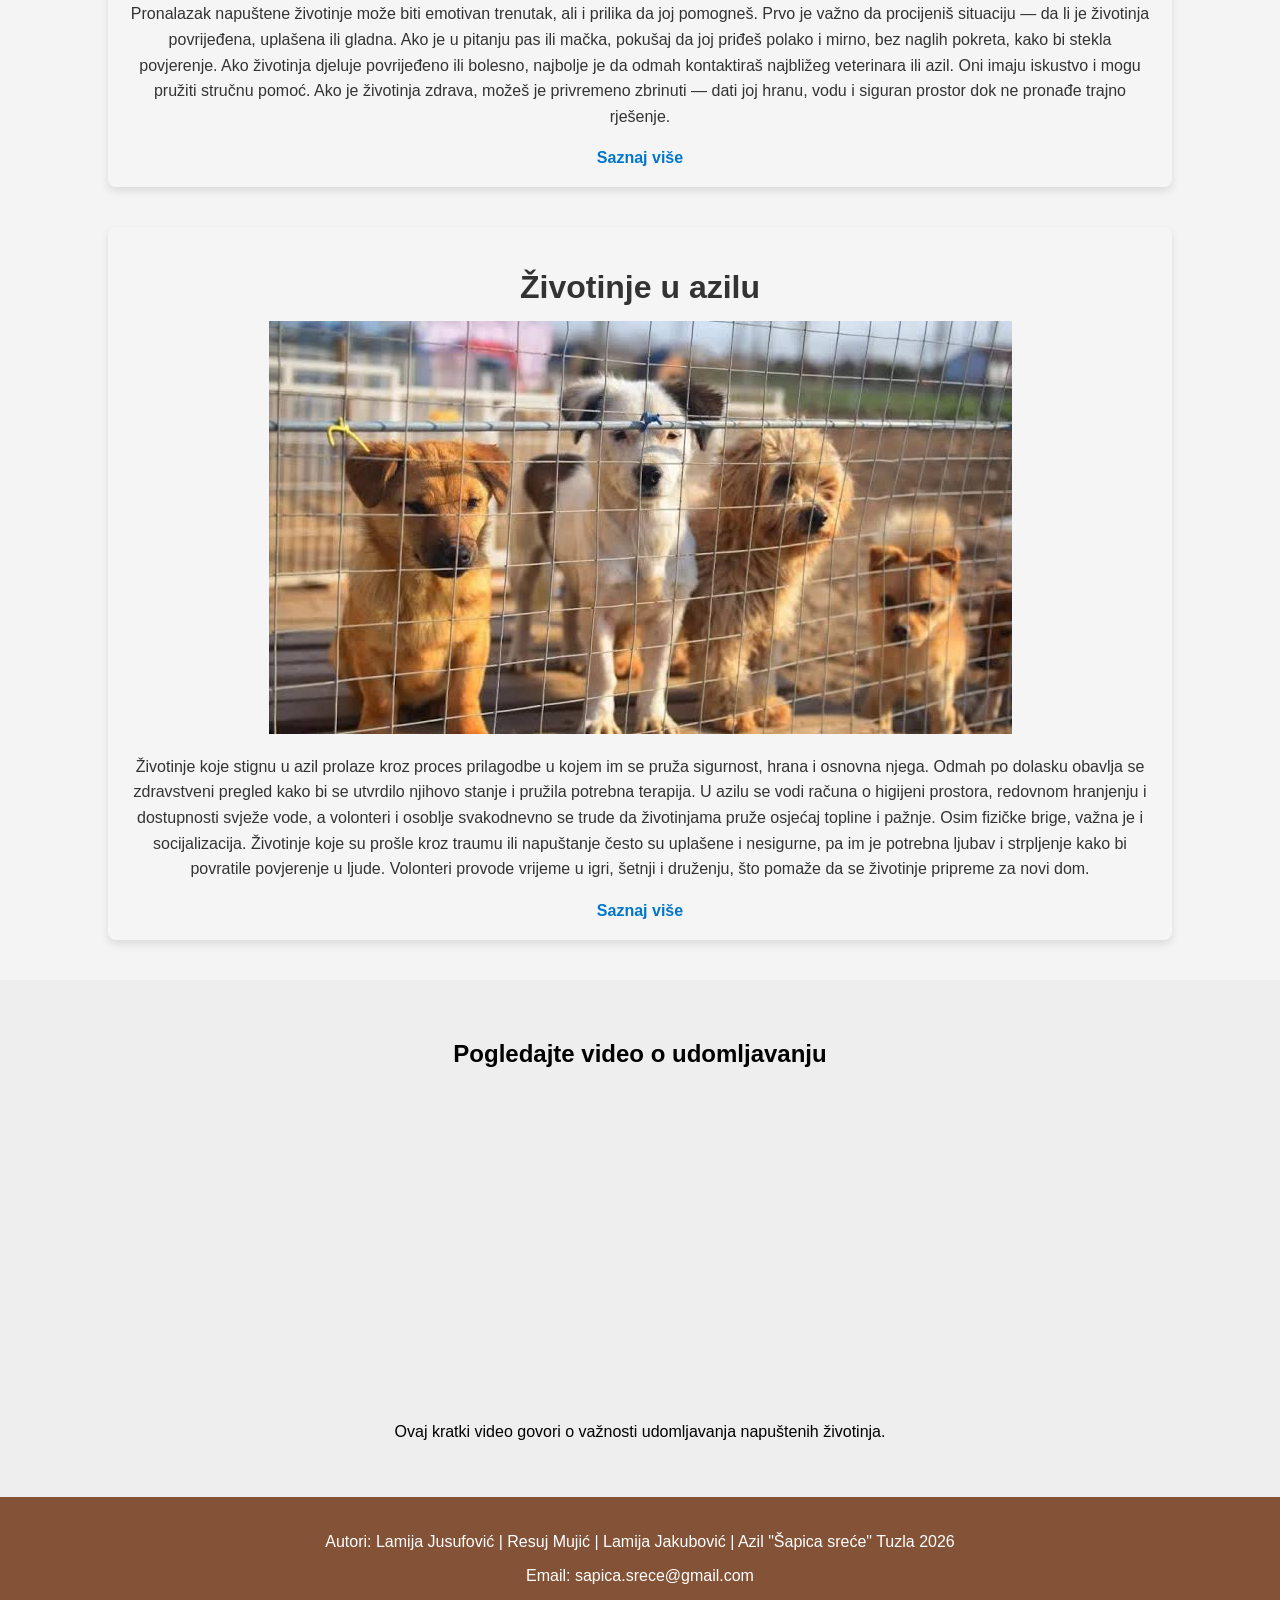
==== commit 0e7d20d9: "uklopljeni svi css fajlovi u jedan css fajl, dodani detalji u zaglavlje tako da bude isto za sve, do" ====
--- a/index.html
+++ b/index.html
@@ -13,9 +13,10 @@
       <img src="slike/logo3.png" alt="Logo stranice">
     </a>
     <ul>
-      <li><a href="sadrzaj.html">Sadržaj</a></li>
-      <li><a href="kontakt.html">Kontakt</a></li>
-      <li><a href="https://github.com/lamijajusufovic/Grupa42-TPTP-2026" target="_blank">GitHub</a></li>
+      <li><a class="btn-tamni"href="sadrzaj.html">Sadrzaj</a></li>
+      <li><a class="btn-tamni" href="kontakt.html">Kontakt</a></li>
+      <li><button id="dark-mode-toggle" class="btn-tamni">🌙 Tamni mod</button></li>
+      <li><a class="btn-tamni" href="https://github.com/lamijajusufovic/Grupa42-TPTP-2026" target="_blank">GitHub</a></li>
     </ul>
   </nav>
 
@@ -129,6 +130,7 @@
   </footer>
   <a href="#" onclick="window.scrollTo({top: 0, behavior: 'smooth'});" 
    class="back-to-top"></a>
+ 
 <script>
   const backToTop = document.querySelector('.back-to-top');
 
@@ -140,17 +142,20 @@
     }
   });
 </script>
+
 <script>
-  const toggleButton = document.getElementByld('dark-mode-toggle');
+  const toggleButton = document.getElementById('dark-mode-toggle');
 
-toggleButton.addEventListener('click',() => {
-  document.body.classList.contains('dark')){
-    toggleButton.innerHTML = "Svijetli mod";
-  }
-  else{
-    toggleButton.innerHTML = "Tamni mod";
-  }
+    toggleButton.addEventListener('click', () => {
+        document.body.classList.toggle('dark');
+        if (document.body.classList.contains('dark')) {
+            toggleButton.innerHTML = "☀️ Svijetli mod";
+        } else {
+            toggleButton.innerHTML = "🌙 Tamni mod";
+        }
+    });
 </script>
+
 
 </body>
 </html>
--- a/style.css
+++ b/style.css
@@ -203,6 +203,12 @@
   background-color: #eee;
 }
 
+body.dark .video-section {
+  text-align: center;
+  padding: 40px;
+  background-color:#121212 ;
+}
+
 .video-section h2 {
   margin-bottom: 20px;
 }
@@ -241,4 +247,897 @@
 
 
 
-
+/* SADRZAJ */
+
+
+.menu-container {
+    margin: 0 auto;       
+    display: flex;
+    align-items: center;
+    justify-content: space-between;
+    background-color: #845337; 
+    padding: 10px 20px;
+    position: fixed;   
+    top: 0;           
+    left: 0;
+    right: 0;
+    width: 100%;      
+    z-index: 1000;    
+}
+
+.logo img {
+    width: 50pt;          
+    padding: 0px 20px;
+}
+
+nav ul {
+    list-style-type: none; 
+    margin: 0;
+    padding: 0;
+    display: flex; 
+}
+
+nav ul li {
+    margin: 0;
+}
+
+nav ul li a {
+    display: inline-block;
+    color: rgb(255, 255, 255); 
+    text-decoration: none; 
+    padding: 0px 30px; /* razmak oko teksta */
+}
+
+nav ul li a:hover {
+    background-color: #ffffff; 
+    color: #845337; 
+}
+
+body {
+    margin: 0;
+    font-family: Arial, sans-serif;
+    background-color: #ffffff;
+}
+
+/* HEADER */
+.header {
+    background-color: #ffffff;
+    padding: 15px 20px;
+    display: flex;
+    justify-content: space-between;
+    align-items: center;
+    color: 845337;
+}
+
+.header h1 {
+    margin: 0;
+    font-size: 20px;
+}
+
+.buttons {
+    display: flex;
+    gap: 10px;
+}
+
+.btn {
+    width: 50px;
+    height: 15px;
+    background-color: #ffffff;
+    border-radius: 10px;
+}
+
+/* GLAVNI BLOK */
+.container {
+    width: 85%;
+    margin: 20px auto;
+    background-color: #f2e6df;
+    padding: 20px;
+    border-radius: 10px;
+    margin-top: 82px;
+}
+
+/* VELIKO POLJE (TABELA) */
+.table-box {
+    background-color: #f4e6de;
+    padding: 20px;
+    border-radius: 10px;
+}
+
+/* TABELA */
+table {
+    width: 100%;
+    border-collapse: collapse;
+    background: white;
+    border-radius: 10px;
+    overflow: hidden;
+}
+
+th, td {
+    padding: 12px;
+    border: 1px solid #ccc;
+    text-align: center;
+}
+
+th {
+    background-color: #845337;
+    color: white;
+}
+
+/* GALERIJA */
+.gallery {
+    display: grid;
+    grid-template-columns: repeat(3, 1fr);
+    gap: 20px;
+}
+
+.gallery img {
+    width: 100%;
+    height: 200px;
+    object-fit: cover;
+    border-radius: 15px;
+    transition: 0.3s;
+}
+
+.gallery img:hover {
+    transform: scale(1.05);
+}
+.top-box{
+    background:#f0b99a;
+    border-radius:10px;
+    padding:20px;
+    display:flex;
+    justify-content:space-around;
+    align-items:center;
+    flex-wrap:wrap;
+}
+.parrot {
+    object-fit: cover;
+    object-position: top;
+}
+/* OVALI */
+
+.animal{
+    text-align:center;
+}
+
+.circle{
+    width:110px;
+    height:110px;
+    border-radius:50%;
+    overflow:hidden;
+    border:4px solid white;
+    transition:0.3s;
+}
+
+.circle:hover{
+    transform:scale(1.08);
+}
+
+.circle img{
+    width:100%;
+    height:100%;
+    object-fit:cover;
+}
+
+.animal p{
+    margin-top:8px;
+    font-weight:bold;
+    color:#444;
+}
+.bottom-box{
+    margin-top:20px;
+    background:#f2e6df;
+    border-radius:10px;
+    padding:20px;
+}
+
+/* LISTA */
+
+details{
+    background:#ffffff;
+    margin-bottom:10px;
+    padding:10px;
+    border-radius:8px;
+}
+
+summary{
+    cursor:pointer;
+    font-weight:bold;
+    font-size:17px;
+}
+
+ul{
+    margin-top:10px;
+}
+
+.link-pocetak li{
+    align-items: center;
+}
+.footer{
+    width:85%;
+    margin:20px auto;
+    display:flex;
+    justify-content:center;
+    align-items:center;
+}
+
+.back-top{
+    background:#f0b99a;
+    padding:12px 30px;
+    border-radius:25px;
+
+    text-decoration:none;
+    color:#5f5f5f;
+
+    font-weight:bold;
+    font-size:18px;
+
+    border:2px solid white;
+
+    box-shadow:0 2px 5px rgba(0,0,0,0.15);
+
+    transition:0.3s;
+}
+
+.back-top:hover{
+    transform:scale(1.05);
+    background:#c5c5c5;
+}
+body {
+    font-family: Arial, sans-serif;
+    margin: 0;
+    background: #f4f4f4;
+    color: #000;
+    transition: 0.3s;
+}
+
+body.dark {
+    background: #121212;
+    color: #fff;
+}
+
+body.dark .card {
+    background: #1e1e1e;
+    color: #fff;
+}
+
+body.dark .card p {
+    color: #ccc;
+}
+.btn {
+    margin: 15px;
+    padding: 10px 15px;
+    border: none;
+    cursor: pointer;
+    border-radius: 8px;
+}
+body {
+    font-family: Arial, sans-serif;
+    margin: 0;
+    background: #f4f4f4;
+    color: #000;
+    transition: 0.3s ease;
+}
+
+.btn-tamni {
+    background-color: #ffffff;
+    color: #845337;
+    border: none;
+    padding: 8px 15px;
+    border-radius: 20px;
+    cursor: pointer;
+    font-weight: bold;
+    font-family: Arial, sans-serif;
+    margin-left: 15px;
+    transition: 0.3s;
+}
+.btn-tamni:hover {
+    background-color: #f2e6df;
+}
+
+body.dark {
+    background: #121212 !important;
+    color: #ffffff !important;
+}
+
+body.dark .menu-container {
+    background-color: #1a1a1a !important;
+}
+
+body.dark nav ul li a {
+    color: #ffffff !important;
+}
+
+body.dark nav ul li a:hover {
+    background-color: #333333 !important;
+    color: #ffffff !important;
+}
+
+body.dark .btn-tamni {
+    background-color: #333333;
+    color: #ffffff;
+    border: 1px solid #555555;
+}
+
+body.dark .btn-tamni:hover {
+    background-color: #444444;
+}
+
+body.dark .container,
+body.dark .table-box,
+body.dark .bottom-box {
+    background-color: #1e1e1e !important;
+    color: #ffffff !important;
+}
+
+body.dark .top-box {
+    background: #2a2a2a !important;
+}
+
+body.dark .animal p {
+    color: #ffffff !important;
+}
+
+body.dark .circle {
+    border-color: #444444 !important;
+}
+
+body.dark table {
+    background: #242424 !important;
+}
+
+body.dark th {
+    background-color: #333333 !important;
+    color: #ffffff !important;
+}
+
+body.dark td {
+    border: 1px solid #444444 !important;
+    color: #ffffff !important;
+}
+
+body.dark .card {
+    background: #242424 !important;
+    color: #ffffff !important;
+}
+
+body.dark .card h3,
+body.dark .card p {
+    color: #ffffff !important;
+}
+
+body.dark details {
+    background: #242424 !important;
+    color: #ffffff !important;
+}
+
+body.dark summary {
+    color: #ffffff !important;
+}
+
+body.dark ul li {
+    color: #e0e0e0 !important;
+}
+
+body.dark .back-top {
+    background: #2a2a2a !important;
+    color: #ffffff !important;
+    border: 2px solid #444444 !important;
+}
+
+body.dark .back-top:hover {
+    background: #444444 !important;
+}
+
+
+
+
+
+/*KONTAKT*/
+
+
+
+.menu-container {
+    margin: 0 auto;       
+    display: flex;
+    align-items: center;
+    justify-content: space-between;
+    background-color: #845337; 
+    padding: 10px 20px;
+    position: fixed;   
+    top: 0;           
+    left: 0;
+    right: 0;
+    width: 100%;      
+    z-index: 1000;    
+    font-family: Arial, sans-serif;
+    box-sizing: border-box; 
+}
+
+.logo img {
+    width: 50pt;          
+    padding: 0px 20px;
+}
+
+nav ul {
+    list-style-type: none; 
+    margin: 0;
+    padding: 0;
+    display: flex; 
+}
+
+nav ul li {
+    margin: 0;
+}
+
+nav ul li a {
+    display: inline-block;
+    color: rgb(255, 255, 255); 
+    text-decoration: none; 
+    padding: 0px 30px; 
+}
+
+nav ul li a:hover {
+    background-color: #ffffff; 
+    color: #845337; 
+}
+
+.kontakt-box {
+    max-width: 50vw;
+    margin-top: 96px; 
+    margin-left: 10px;
+    flex: 1; 
+    min-width: 300px;
+    padding-top: 3px;
+    padding-left: 25px;
+    border-radius: 12px;
+    background-color: #fff;
+    box-shadow: 0 4px 20px rgba(0,0,0,0.08);
+    padding-bottom: 25px;
+    box-sizing: border-box;
+}
+
+.kontakt-naslov {
+    margin-top: 16px;
+    color: #845337;
+    display: flex;
+    align-items: center;
+    justify-content: space-between;
+    font-family: Arial, sans-serif;
+}
+
+.kontakt-podnaslov {
+    margin-top: 16px;
+    color: #845337;
+    display: flex;
+    align-items: center;
+    justify-content: space-between;
+    font-family: Arial, sans-serif;
+}
+
+.forma-kontejner {
+    max-width: 50vw;
+    background: #fff;
+}
+
+.unos-polje {
+    margin-bottom: 2px;
+}
+
+.forma-kontejner label {
+    display: block;
+    margin-bottom: 0px;
+    font-weight: 600;
+    color: #845337;
+    font-family: Arial, sans-serif;
+}
+
+.forma-kontejner input[type="text"],
+.forma-kontejner input[type="email"],
+.forma-kontejner textarea {
+    width: 95%;
+    padding: 12px 15px;
+    border: 2px solid #845337;
+    border-radius: 8px;
+    font-size: 1rem;
+    transition: all 0.3s ease;
+    outline: none;
+    box-sizing: border-box;
+    align-items: center;
+    font-family: Arial, sans-serif;
+}
+
+.kontakt-poruka {
+    display: none; 
+    color: #28a745; 
+    font-weight: bold;
+    padding-bottom: 25px;
+}
+
+.dugme-posalji {
+    width: 95%;
+    margin-bottom: 25px;
+    background-color: #845337; 
+    color: white;
+    padding: 14px;
+    border: none;
+    border-radius: 8px;
+    font-size: 1.1rem;
+    font-weight: bold;
+    cursor: pointer;
+    transition: background-color 0.3s, transform 0.2s;
+    margin-top: 5px;
+}
+
+.kontakt-mapa {
+    display: flex;
+    gap: 20px;
+    flex-wrap: wrap; 
+    align-items: flex-start;
+    padding-left: 25px;
+    box-sizing: border-box;
+}
+
+.mapa-kontejner {
+    flex: 1;
+    min-width: 300px;
+    margin-top: 25px;
+    margin-right: 25px;
+}
+
+
+.mapa-kontejner iframe {
+    width: 100%;
+    display: flex;
+    align-items: center;
+    justify-content: space-between;
+    padding-bottom: 25px;
+}
+
+.mapa-box {
+    max-width: 50vw;
+    margin-top: 96px; 
+    margin-right: 36px;
+    flex: 1; 
+    min-width: 350px;
+    padding-top: 3px;
+    padding-left: 25px;
+    border-radius: 12px;
+    background-color: #fff;
+    box-shadow: 0 4px 20px rgba(0,0,0,0.08);
+    box-sizing: border-box;
+}
+
+.mapa-box a {
+    color: #845337;
+    display: flex;
+    align-items: center;
+    justify-content: space-between;
+}
+
+.mapa-box a:hover {
+    color: #cea48c;
+}
+
+.telefon-red {
+    display: flex;
+    align-items: center; 
+    margin-top: 16px;
+}
+
+.telefon-red span {
+    color: #845337;
+    margin-right: 8px; 
+    font-family: Arial, sans-serif;
+}
+
+.donacija-box {
+    max-width: 95vw; 
+    margin-top: 36px; 
+    margin-right: 36px;
+    margin-left: 36px;
+    min-width: 350px;
+    padding-top: 15px; 
+    padding-left: 25px;
+    padding-right: 25px;
+    padding-bottom: 25px; 
+    border-radius: 12px; 
+    background-color: #fff;
+    box-shadow: 0 4px 20px rgba(0,0,0,0.08); 
+    box-sizing: border-box;
+    margin-bottom: 25px;
+}
+
+.donacija-box h2 {
+    color: #845337;
+    margin-bottom: 10px;
+    margin-top: 10px;
+}
+
+.donacija-box p {
+    color: #845337;
+    margin-bottom: 20px;
+}
+
+.forma-donacije {
+    width: 100%;
+    font-family: Arial, sans-serif;
+    background-color: transparent; 
+}
+
+.forma-donacije label {
+    display: block;
+    margin-bottom: 5px;
+    font-weight: 600;
+    color: #845337;
+}
+
+.forma-donacije input[type="text"],
+.forma-donacije input[type="email"],
+.forma-donacije input[type="number"] {
+    width: 95%; 
+    padding: 12px 15px; 
+    border: 2px solid #845337;
+    border-radius: 8px; 
+    font-size: 1rem;
+    transition: all 0.3s ease;
+    outline: none;
+    box-sizing: border-box;
+    margin-bottom: 15px; 
+    color: #333;
+}
+
+.forma-donacije input:focus {
+    background-color: #fafafa;
+}
+
+.dugme-doniraj {
+    width: 95%; 
+    padding: 14px; 
+    background-color: #845337;
+    color: #ffffff;
+    border: none;
+    border-radius: 8px; 
+    font-size: 1.1rem; 
+    font-weight: bold;
+    cursor: pointer;
+    transition: background-color 0.3s;
+    margin-top: 10px;
+}
+
+.dugme-doniraj:hover {
+    background-color: #6a422c; 
+}
+
+.donacija-kolone {
+    display: flex;
+    gap: 40px; 
+    margin-bottom: 20px;
+}
+
+.donacija-lijeva, 
+.donacija-desna {
+    flex: 1;
+}
+
+.podnaslov-forme {
+    color: #845337;
+    margin-top: 0;
+    margin-bottom: 15px;
+    font-size: 1.2rem;
+    border-bottom: 2px solid #f0e6e1; 
+    padding-bottom: 8px;
+}
+
+.forma-donacije select {
+    width: 100%;
+    padding: 12px 15px;
+    border: 2px solid #845337;
+    border-radius: 8px;
+    font-size: 1rem;
+    transition: all 0.3s ease;
+    outline: none;
+    box-sizing: border-box;
+    color: #333;
+    background-color: #fff;
+    margin-bottom: 15px;
+    cursor: pointer;
+}
+
+
+.donacija-kolone input[type="text"],
+.donacija-kolone input[type="email"],
+.donacija-kolone input[type="number"],
+.donacija-kolone select {
+    width: 100% !important;
+}
+
+.kartica-detalji {
+    display: flex;
+    gap: 15px; 
+}
+
+.polje-pola {
+    flex: 1; 
+}
+
+.dugme-doniraj-novo {
+    width: 100%;
+    margin-top: 15px;
+}
+
+
+
+@media (max-width: 768px) {
+    
+    .menu-container {
+        padding: 10px 5px; 
+    }
+    
+    .logo img {
+        width: 40pt; 
+        padding: 0 5px;
+    }
+
+    nav ul li a {
+        padding: 0px 8px; 
+        font-size: 0.9rem; 
+    }
+
+    
+    
+    .kontakt-box, 
+    .mapa-box, 
+    .donacija-box,
+    .forma-kontejner  {
+        max-width: 100%;
+        min-width: 100%;
+        margin-left: 0;
+        margin-right: 0;
+        padding-left: 15px;
+        padding-right: 15px;
+        box-sizing: border-box;
+    }
+
+    
+    .kontakt-box {
+        margin-top: 80px; 
+        margin-bottom: 20px;
+    }
+
+    .mapa-box {
+        margin-top: 0; 
+        margin-bottom: 20px;
+    }
+
+    .donacija-box {
+        margin-top: 0; 
+        margin-bottom: 20px;
+    }
+
+    
+    .kontakt-mapa,
+    .donacija-kolone,
+    .kartica-detalji {
+        display: flex;
+        flex-direction: column; 
+        gap: 15px; 
+        padding-left: 0;
+
+    }
+
+    .mapa-kontejner {
+        margin: 0;
+        width: 100%;
+    }
+
+    
+    .forma-kontejner input[type="text"],
+    .forma-kontejner input[type="email"],
+    .forma-kontejner textarea,
+    .dugme-posalji,
+    .forma-donacije input[type="text"],
+    .forma-donacije input[type="email"],
+    .forma-donacije input[type="number"],
+    .forma-donacije select,
+    .dugme-doniraj {
+        width: 100% !important;
+    }
+}
+
+.btn-tamni {
+    background-color: #ffffff;
+    color: #845337;
+    border: none;
+    padding: 8px 15px;
+    border-radius: 20px;
+    cursor: pointer;
+    font-weight: bold;
+    font-family: Arial, sans-serif;
+    margin-left: 15px;
+    transition: 0.3s;
+}
+.btn-tamni:hover {
+    background-color: #f2e6df;
+}
+
+body.dark {
+    background: #121212 !important;
+    color: #ffffff !important;
+}
+
+body.dark .menu-container {
+    background-color: #1a1a1a !important;
+}
+
+body.dark nav ul li a {
+    color: #ffffff !important;
+}
+
+body.dark nav ul li a:hover {
+    background-color: #333333 !important;
+    color: #ffffff !important;
+}
+
+body.dark .btn-tamni {
+    background-color: #333333;
+    color: #ffffff;
+    border: 1px solid #555555;
+}
+
+body.dark .btn-tamni:hover {
+    background-color: #444444;
+}
+
+body.dark .container,
+body.dark .table-box,
+body.dark .bottom-box {
+    background-color: #1e1e1e !important;
+    color: #ffffff !important;
+}
+
+body.dark .mapa-box,
+body.dark .kontakt-box,
+body.dark .donacija-box,
+body.dark .forma-kontejner,
+body.dark .unos-polje{
+    background: #2a2a2a !important;
+}
+
+
+
+body.dark details {
+    background: #242424 !important;
+    color: #ffffff !important;
+}
+
+body.dark summary {
+    color: #ffffff !important;
+}
+
+body.dark ul li {
+    color: #e0e0e0 !important;
+}
+
+body.dark .back-top {
+    background: #2a2a2a !important;
+    color: #ffffff !important;
+    border: 2px solid #444444 !important;
+}
+
+body.dark .back-top:hover {
+    background: #444444 !important;
+}
+
+  .dugme-reset {
+    width: 130px;            
+    padding: 6px 0;         
+    font-size: 13px;         
+    background: #571313;   
+    color: white;
+    border: none;
+    border-radius: 4px;     
+    cursor: pointer;
+}
+
+
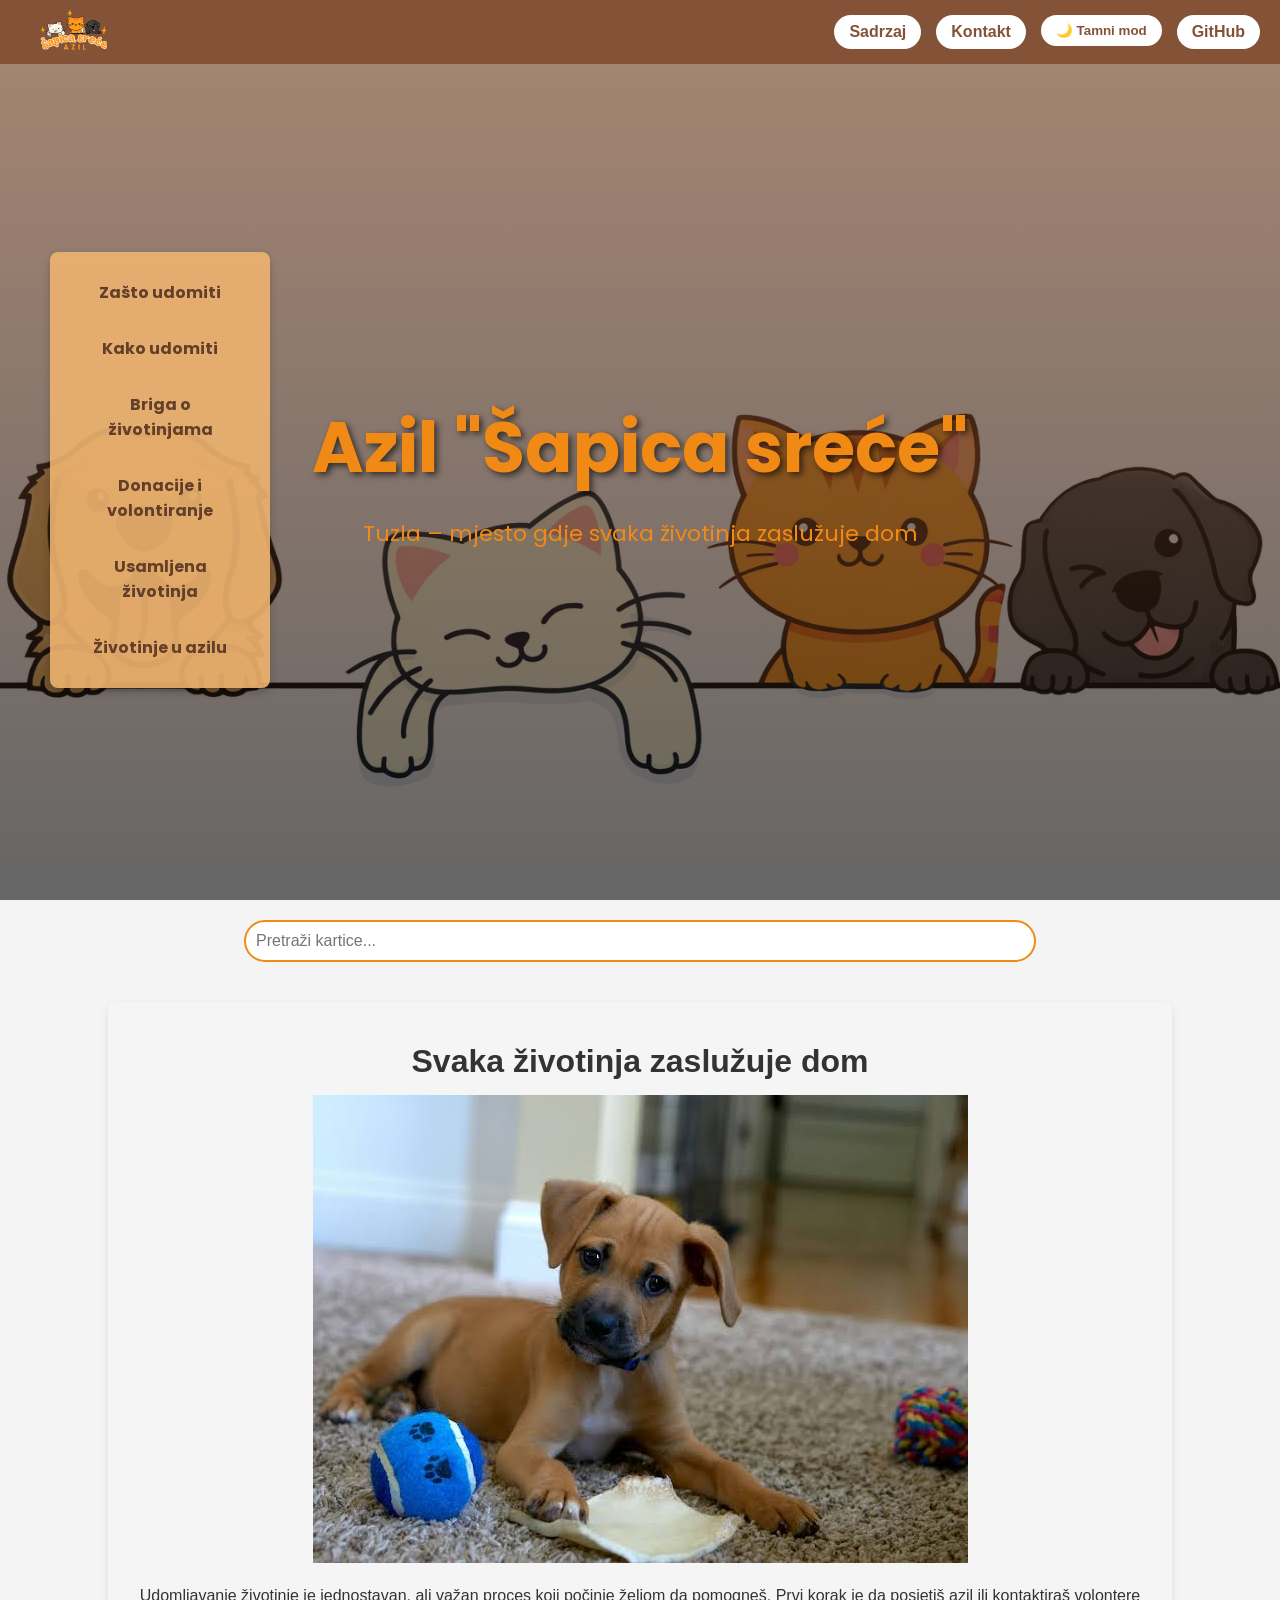
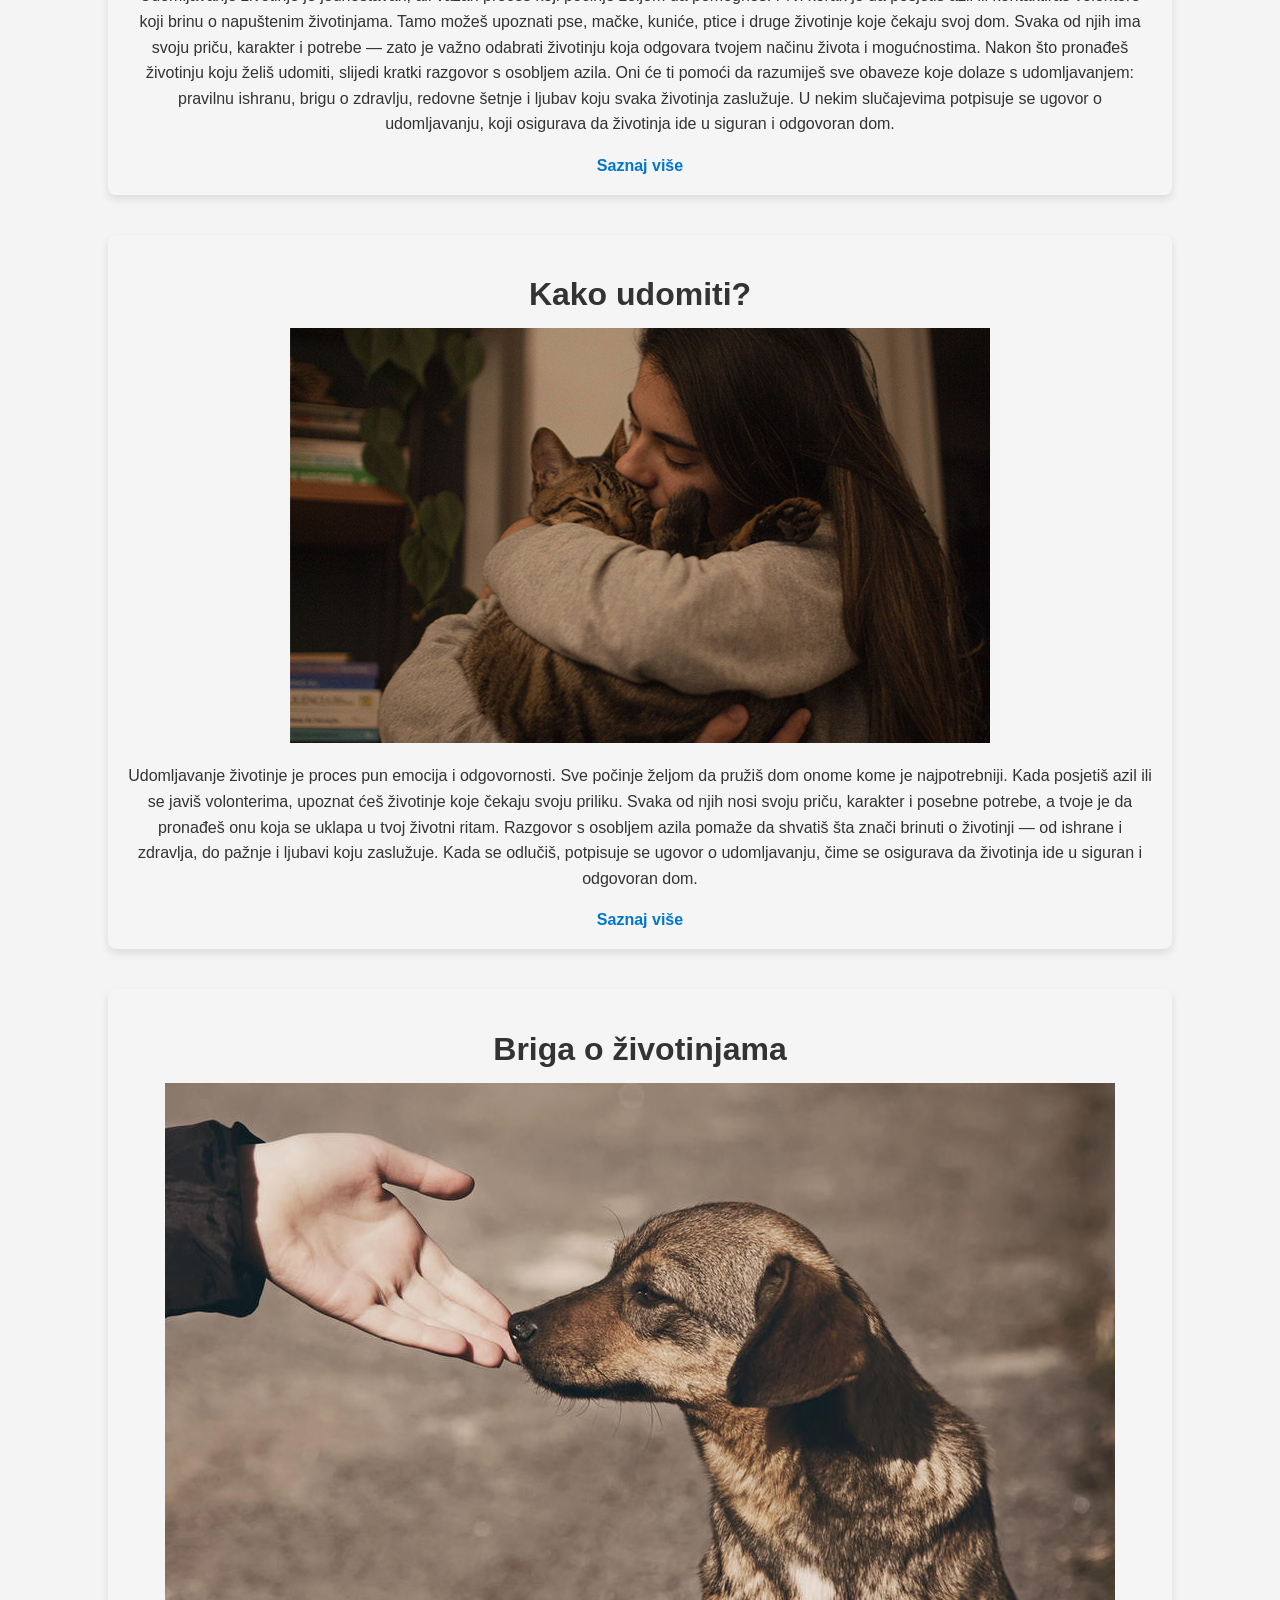
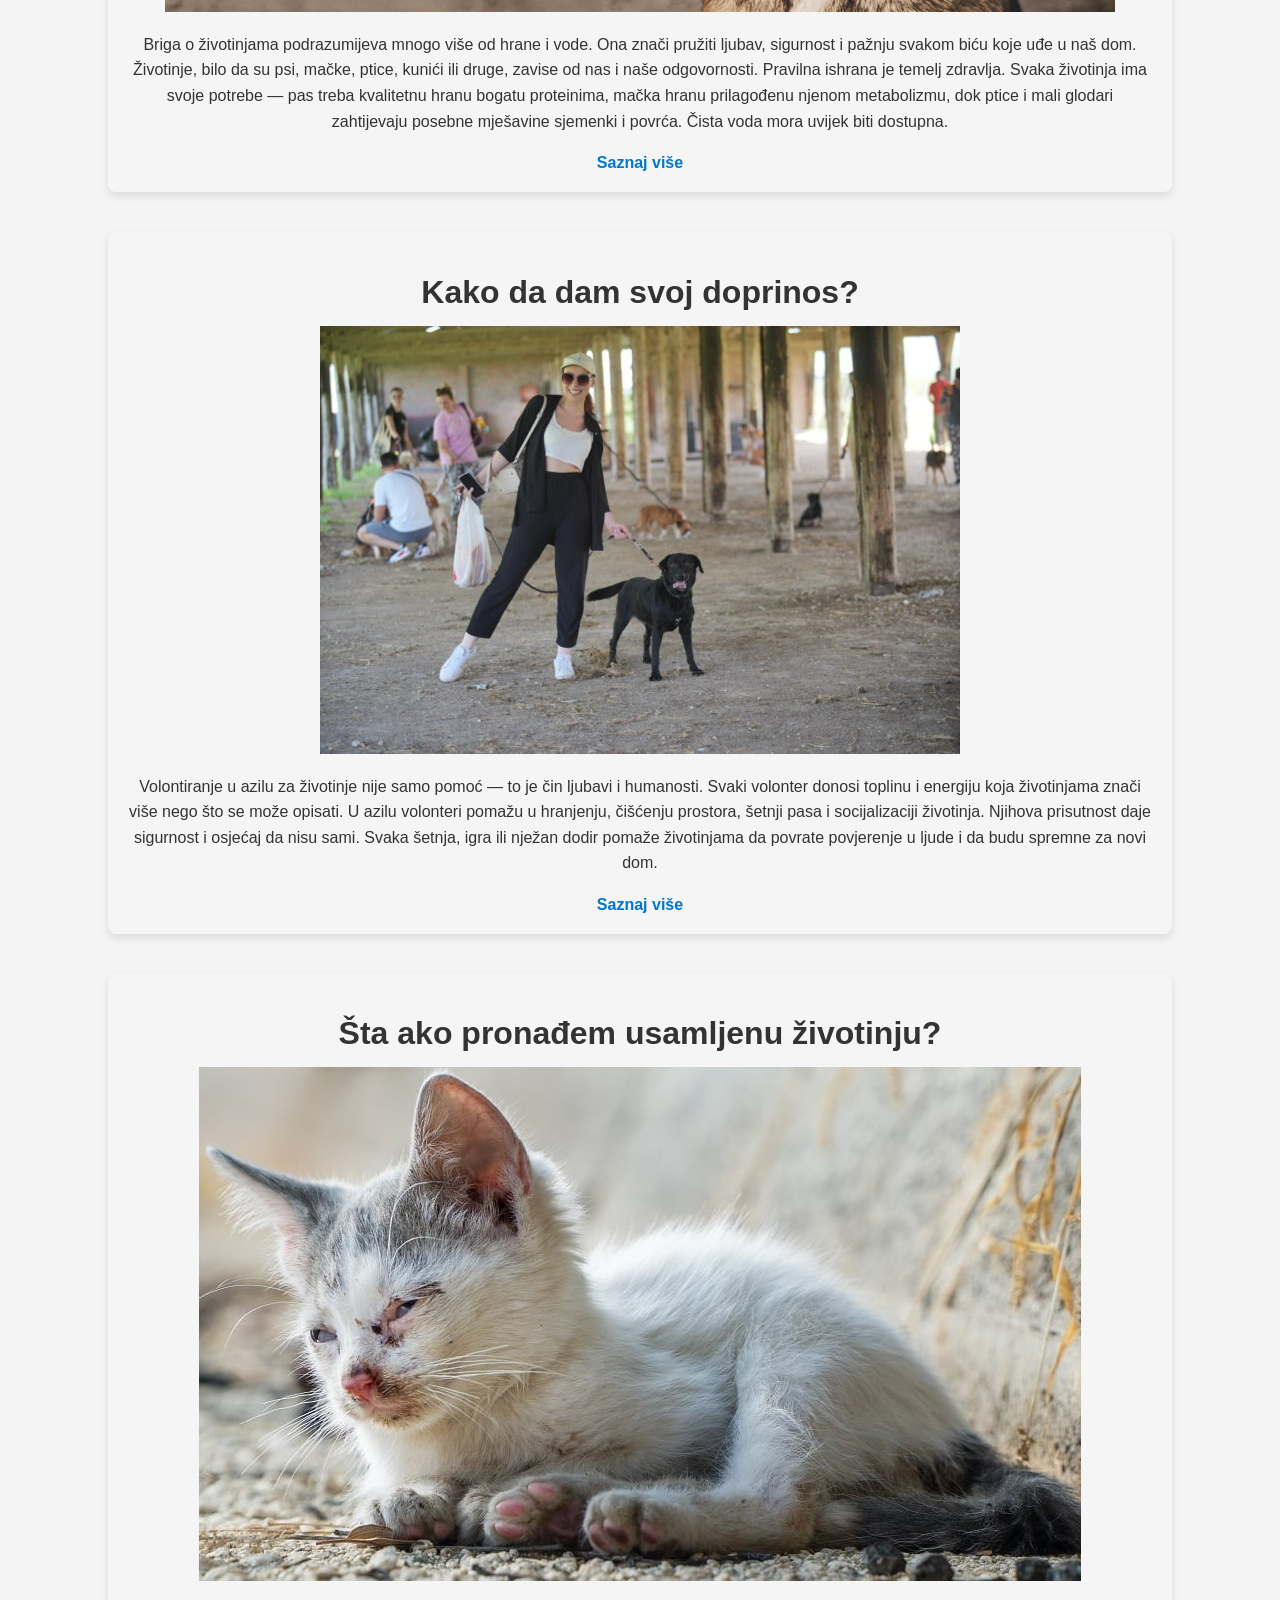
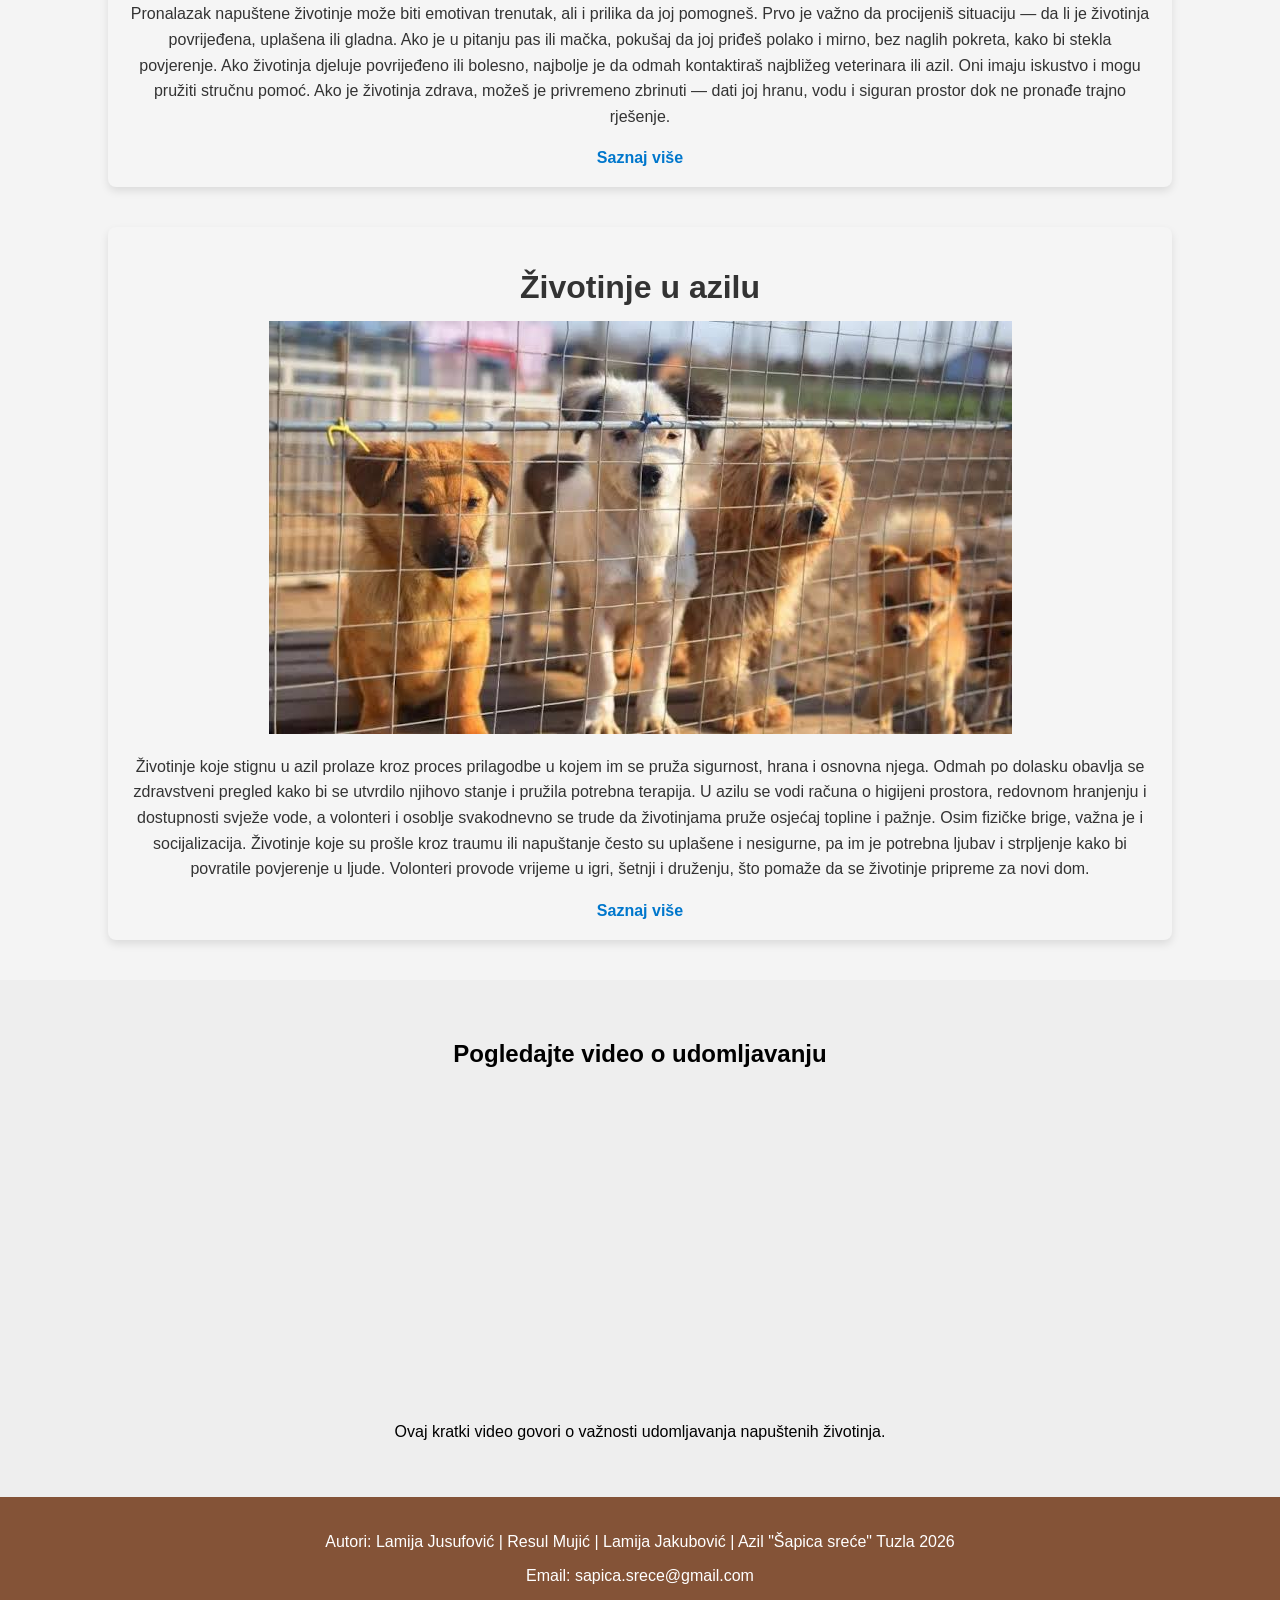
==== commit 73ccb4e8: "dodala sam jos par promjena za responzivnost" ====
--- a/index.html
+++ b/index.html
@@ -8,17 +8,20 @@
 </head>
 <body>
   <!-- Glavni meni -->
-  <nav class="menu-container">
-    <a href="index.html" class="logo">
-      <img src="slike/logo3.png" alt="Logo stranice">
-    </a>
-    <ul>
-      <li><a class="btn-tamni"href="sadrzaj.html">Sadrzaj</a></li>
-      <li><a class="btn-tamni" href="kontakt.html">Kontakt</a></li>
-      <li><button id="dark-mode-toggle" class="btn-tamni">🌙 Tamni mod</button></li>
-      <li><a class="btn-tamni" href="https://github.com/lamijajusufovic/Grupa42-TPTP-2026" target="_blank">GitHub</a></li>
-    </ul>
-  </nav>
+ <nav class="menu-container">
+        <a href="index.html" class="logo">
+            <img 
+                src="slike/logo3.png" 
+                alt="Logo stranice"
+            />
+        </a>
+        <ul>
+            <li><a class="btn-tamni"href="sadrzaj.html">Sadrzaj</a></li>
+            <li><a class="btn-tamni" href="kontakt.html">Kontakt</a></li>
+            <li><button id="dark-mode-toggle" class="btn-tamni">🌙 Tamni mod</button></li>
+            <li><a class="btn-tamni" href="https://github.com/lamijajusufovic/Grupa42-TPTP-2026" target="_blank">GitHub</a></li>
+        </ul>
+    </nav>
 
 <div class="hero">
   <div class="hero-content">
@@ -124,7 +127,7 @@
 
   <!-- Podaci o autoru -->
   <footer>
-    <p>Autori: Lamija Jusufović   |  Resuj Mujić  |  Lamija Jakubović  |    Azil "Šapica sreće" Tuzla 2026</p>
+    <p>Autori: Lamija Jusufović   |  Resul Mujić  |  Lamija Jakubović  |    Azil "Šapica sreće" Tuzla 2026</p>
     <p>Email: sapica.srece@gmail.com
     </p>
   </footer>
@@ -155,6 +158,21 @@
         }
     });
 </script>
+<script>
+function searchCards() {
+  const input = document.getElementById('searchInput').value.toLowerCase();
+  const cards = document.querySelectorAll('.card');
+
+  cards.forEach(card => {
+    const text = card.innerText.toLowerCase();
+    if (text.includes(input)) {
+      card.style.display = "block";
+    } else {
+      card.style.display = "none";
+    }
+  });
+}
+</script>
 
 
 </body>
--- a/style.css
+++ b/style.css
@@ -3,12 +3,15 @@
   margin: 0;
   padding: 0;
   font-family: Arial, sans-serif;
+  box-sizing: border-box;
 }
 
 /* Hero sekcija */
+
 .hero {
-  background: linear-gradient(rgba(132, 83, 55, 0.7), rgba(0,0,0,0.6)), 
-              url("slike/pozadina2.png") center/cover no-repeat;
+  background: linear-gradient(rgba(132, 83, 55, 0.7), rgba(0,0,0,0.6)),
+              url("slike/pozadina2.png") no-repeat center center;
+  background-size: cover;   /* ovo osigurava da slika bude responzivna */
   height: 100vh;
   display: flex;
   align-items: center;
@@ -19,42 +22,6 @@
 }
 
 
-/* Vertikalni pomoćni meni */
-
-.secondary-nav {
-  position: absolute;       
-  top: 50%;                 /* Centrirano po visini */
-  left: 30px;               /* Malo odmaknuto od lijeve ivice */
-  transform: translateY(-50%);
-}
-
-.secondary-nav ul {
-  list-style: none;
-  display: flex;
-  flex-direction: column;   /* Vertikalni raspored */
-  gap: 15px;
-  padding: 0;
-  margin: 0;
-}
-
-.secondary-nav ul li a {
-  text-decoration: none;
-  color: #fff;
-  font-weight: 500;
-  padding: 10px 18px;
-  border-radius: 25px;
-  transition: all 0.3s ease;
-  background: rgba(255,255,255,0.1);
-}
-
-.secondary-nav ul li a:hover {
-  background: #f18a15;
-  color: #fff;
-  transform: scale(1.05);
-}
-
-
-/* Glavni naslov */
 .hero-text h1 {
   font-size: 70px;
   color: #f18a15;
@@ -72,58 +39,51 @@
 
 /* Glavni meni */
 .menu-container {
+  margin: 0 auto;       
   display: flex;
   align-items: center;
   justify-content: space-between;
-  background-color: rgba(132, 83, 55, 0.9); /* poluprozirna boja da se uklopi uz sliku */
+  background-color: #845337; 
   padding: 10px 20px;
-  position: fixed;
-  top: 0;
+  position: fixed;   
+  top: 0;           
   left: 0;
   right: 0;
-  width: 100%;
-  z-index: 1000;
+  width: 100%;      
+  z-index: 1000;    
+  font-family: Arial, sans-serif; /* ispravljeno */
 }
 
 .logo img {
-  width: 50pt;
+  width: 50pt;          
+  padding: 0px 20px;
 }
 
 nav ul {
-  list-style-type: none;
-  display: flex;
+  list-style-type: none; 
   margin: 0;
   padding: 0;
+  display: flex; 
 }
 
 nav ul li a {
-  color: #fff;
-  text-decoration: none;
-  padding: 0 30px;
-  font-weight: bold;
+  display: inline-block;
+  color: #fff; 
+  text-decoration: none; 
+  padding: 0px 30px;
 }
 
 nav ul li a:hover {
-  background-color: #fff;
-  color: #5d3017;
-  border-radius: 4px;
+  background-color: #fff; 
+  color: #845337; 
 }
 
 /* Pomoćni meni */
-.search-box {
-  text-align: center;
-  margin: 20px 0;
-}
-
-#searchInput {
-  width: 60%;
-  padding: 10px;
-  border: 2px solid #f18a15;
-  border-radius: 25px;
-  font-size: 16px;
-}
-
 .secondary-nav {
+  position: absolute;       
+  top: 50%;
+  left: 30px;
+  transform: translateY(-50%);
   background-color: rgba(238, 179, 111, 0.9);
   padding: 20px;
   margin: 20px;
@@ -133,13 +93,12 @@
 }
 
 .secondary-nav ul {
-  list-style-type: none;
+  list-style: none;
+  display: flex;
+  flex-direction: column;   /* default vertikalno */
+  gap: 15px;
   padding: 0;
   margin: 0;
-}
-
-.secondary-nav li {
-  margin-bottom: 10px;
 }
 
 .secondary-nav a {
@@ -156,6 +115,92 @@
   background-color: #633f29;
   color: #fff;
 }
+
+/* Tableti */
+@media (max-width: 768px) {
+  .menu-container {
+    flex-wrap: wrap; 
+    justify-content: center;
+  }
+
+  .secondary-nav {
+    position: static;   /* skida absolute */
+    margin: 20px auto;
+    width: 80%;
+    text-align: center;
+  }
+
+  .hero-text h1 {
+    font-size: 40px;
+  }
+
+  .hero-text p {
+    font-size: 18px;
+  }
+}
+
+/* Mobiteli */
+@media (max-width: 480px) {
+.menu-container {
+    flex-direction: column;   /* stavke idu ispod loga */
+    align-items: center;
+  }
+
+  .menu-container ul {
+    flex-wrap: wrap;
+    justify-content: center;
+    gap: 8px;
+  }
+
+  .secondary-nav {
+    position: static;
+    margin: 10px auto;
+    width: 100%;
+    text-align: center;
+  }
+
+  .secondary-nav ul {
+    display: flex !important;
+    flex-direction: row !important; /* horizontalno na mobitelu */
+    flex-wrap: wrap;
+    justify-content: center;
+    gap: 10px;
+  }
+
+  .secondary-nav a {
+    display: inline-block;
+    padding: 6px 12px;
+  }
+
+  .hero-text h1 {
+    font-size: 26px;
+  }
+
+  .hero-text p {
+    font-size: 14px;
+  }
+
+  #searchInput {
+    width: 90%;
+    font-size: 14px;
+  }
+}
+
+/* Search box */
+.search-box {
+  text-align: center;
+  margin: 20px 0;
+}
+
+#searchInput {
+  width: 60%;
+  padding: 10px;
+  border: 2px solid #f18a15;
+  border-radius: 25px;
+  font-size: 16px;
+}
+
+
 
 /* Kartice */
 
